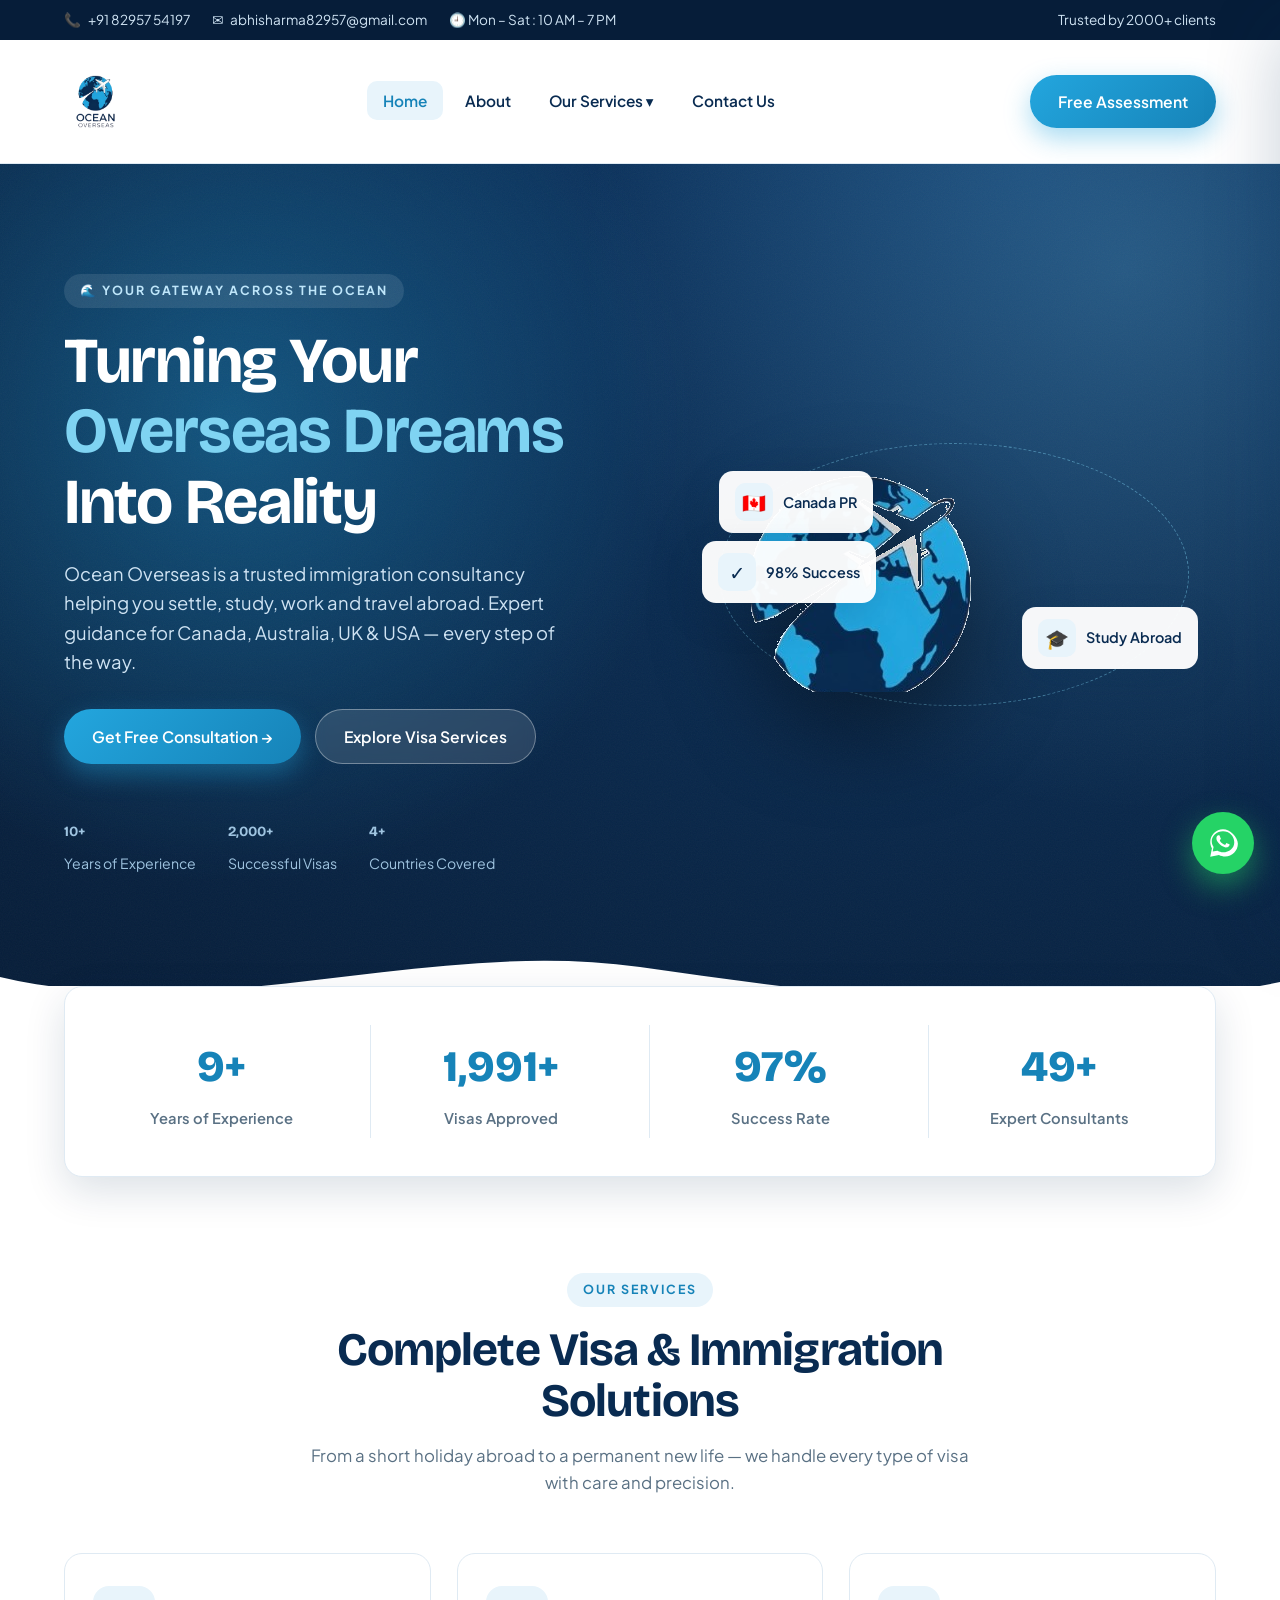
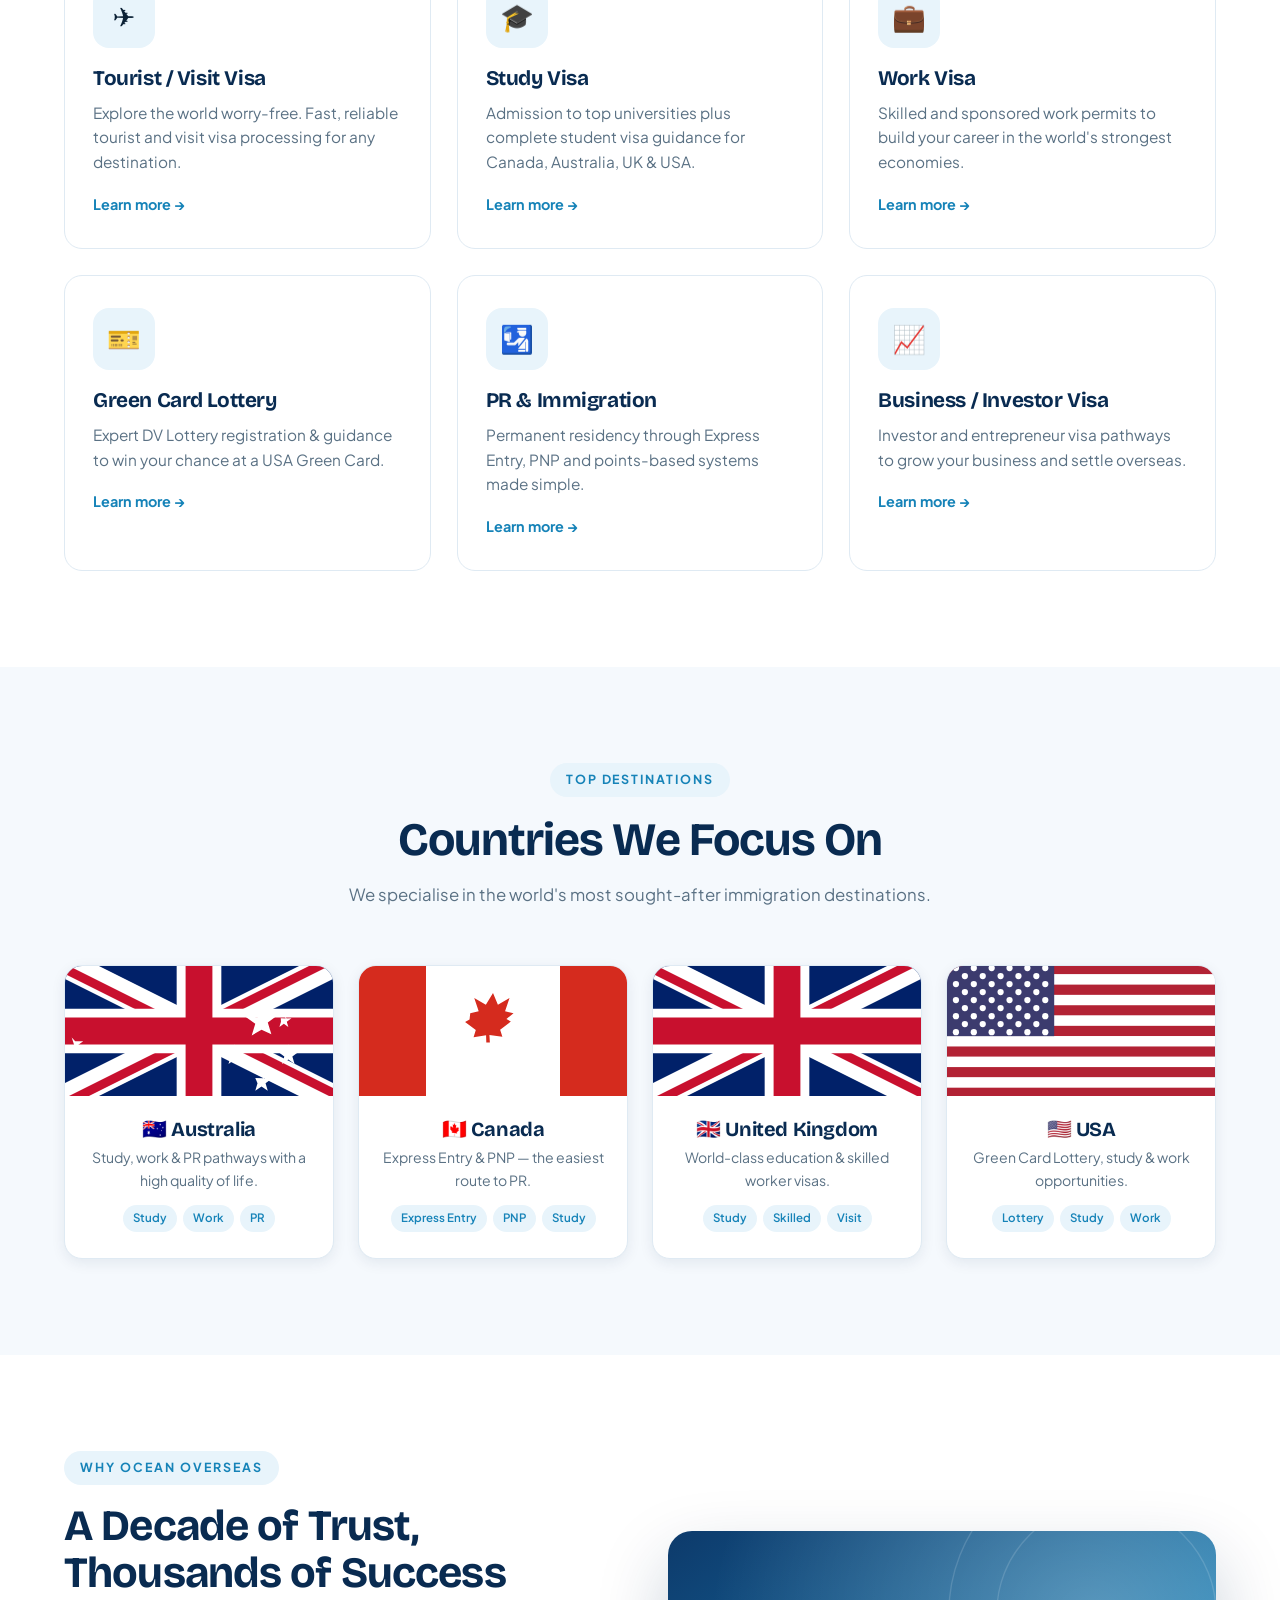
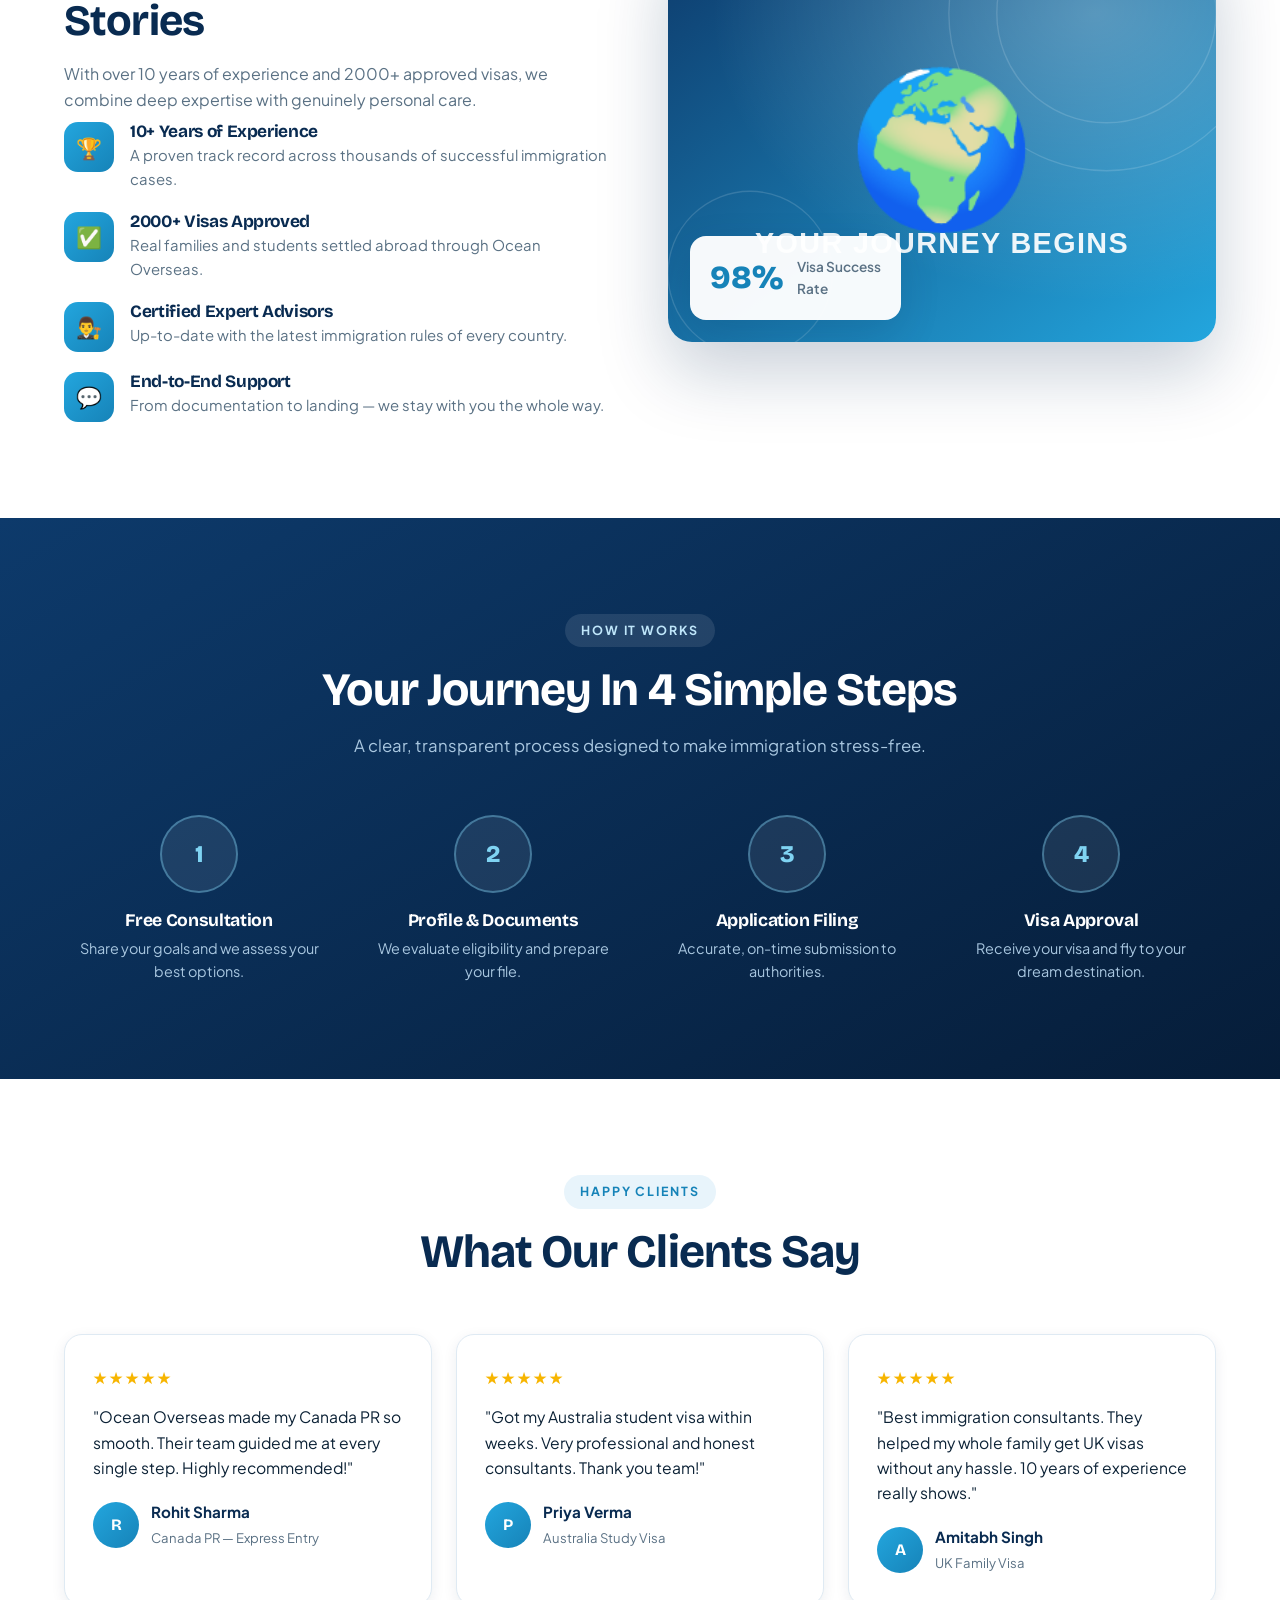
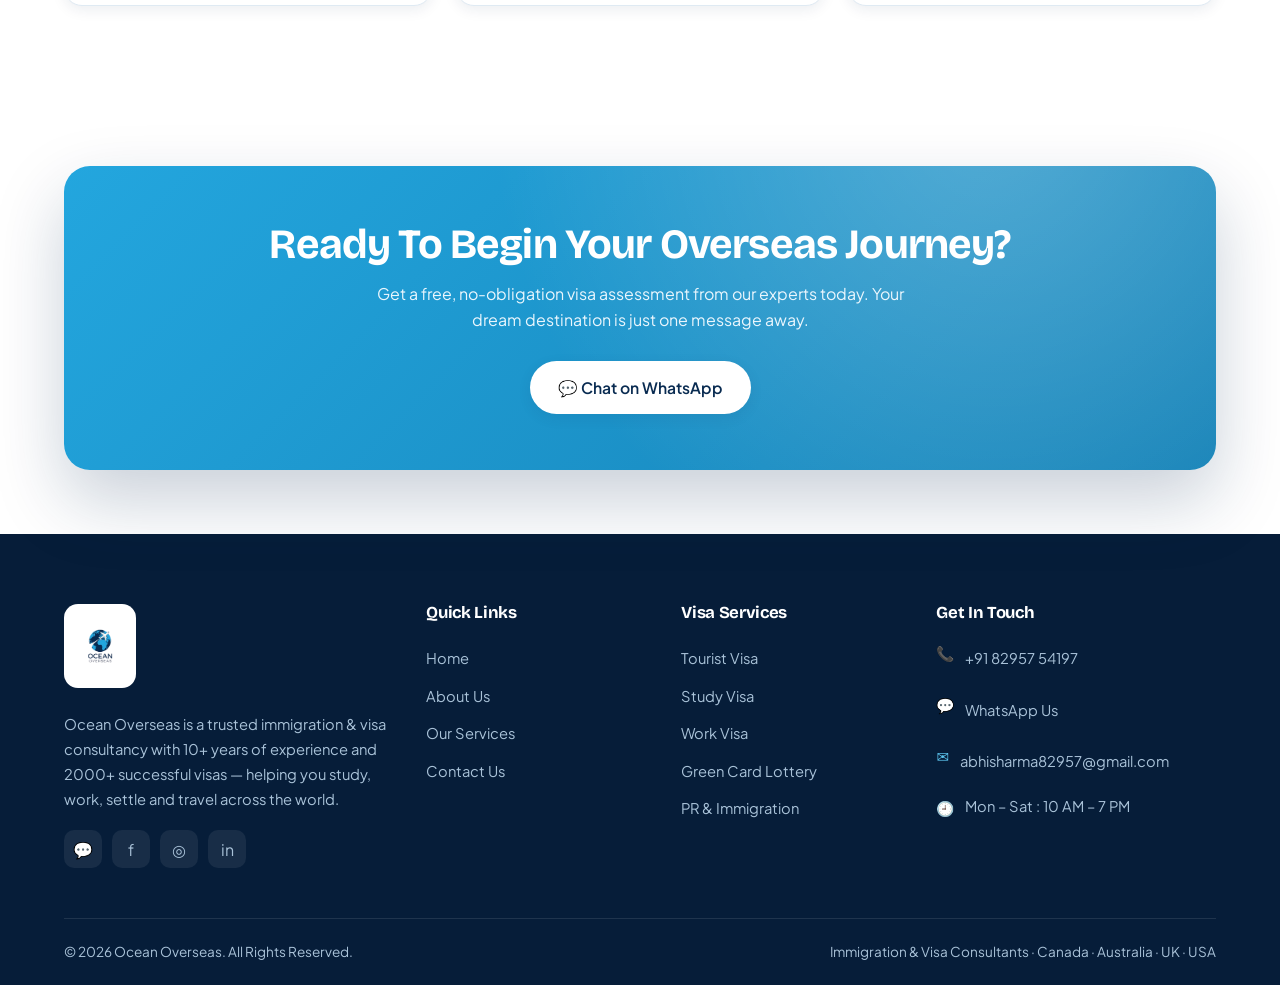
==== index.html @ 98e3bdc5 "First Commit" ====
<!DOCTYPE html>
<html lang="en">
<head>
<meta charset="UTF-8" />
<meta name="viewport" content="width=device-width, initial-scale=1.0" />
<title>Ocean Overseas | Best Immigration & Visa Consultants for Canada, Australia, UK & USA</title>
<meta name="description" content="Ocean Overseas — trusted immigration & visa consultants with 10+ years of experience and 2000+ successful visas. Expert help for Tourist, Study, Work, PR & Green Card Lottery visas to Canada, Australia, UK and USA." />
<meta name="keywords" content="immigration consultant, visa consultant, Canada visa, Australia visa, UK visa, USA visa, study visa, work visa, tourist visa, green card lottery, PR visa, Ocean Overseas" />
<meta name="robots" content="index, follow" />
<meta name="author" content="Ocean Overseas" />
<link rel="canonical" href="https://www.oceanoverseas.in/" />

<!-- Open Graph -->
<meta property="og:type" content="website" />
<meta property="og:title" content="Ocean Overseas | Immigration & Visa Consultants" />
<meta property="og:description" content="10+ years experience, 2000+ successful visas. Tourist, Study, Work, PR & Lottery visas for Canada, Australia, UK & USA." />
<meta property="og:url" content="https://www.oceanoverseas.in/" />
<meta property="og:image" content="https://www.oceanoverseas.in/images/logo.png" />
<meta name="twitter:card" content="summary_large_image" />

<!-- Favicon from logo -->
<link rel="icon" type="image/x-icon" href="images/favicon.ico" />
<link rel="icon" type="image/png" sizes="64x64" href="images/favicon.png" />
<link rel="apple-touch-icon" href="images/apple-touch-icon.png" />
<link rel="manifest" href="site.webmanifest" />
<meta name="theme-color" content="#092b51" />

<!-- Fonts -->
<link rel="preconnect" href="https://fonts.googleapis.com" />
<link rel="preconnect" href="https://fonts.gstatic.com" crossorigin />
<link href="https://fonts.googleapis.com/css2?family=Bricolage+Grotesque:opsz,wght@12..96,600;12..96,700;12..96,800&family=Plus+Jakarta+Sans:wght@400;500;600;700&display=swap" rel="stylesheet" />

<link rel="stylesheet" href="css/style.css" />

<!-- Structured data: Immigration consultancy -->
<script type="application/ld+json">
{
  "@context": "https://schema.org",
  "@type": "ImmigrationConsultant",
  "name": "Ocean Overseas",
  "image": "https://www.oceanoverseas.in/images/logo.png",
  "url": "https://www.oceanoverseas.in/",
  "telephone": "+91-8295754197",
  "priceRange": "$$",
  "description": "Immigration and visa consultancy with 10+ years experience and 2000+ successful visas for Canada, Australia, UK and USA.",
  "address": { "@type": "PostalAddress", "addressCountry": "IN" },
  "areaServed": ["Canada","Australia","United Kingdom","United States"],
  "aggregateRating": { "@type": "AggregateRating", "ratingValue": "4.9", "reviewCount": "2000" },
  "sameAs": []
}
</script>
</head>
<body>

<!-- ===== TOP BAR ===== -->
<div class="topbar">
  <div class="container">
    <div class="topbar-left">
      <span>📞 <a href="tel:+918295754197">+91 82957 54197</a></span>
      <span>✉️ <a href="mailto:abhisharma82957@gmail.com">abhisharma82957@gmail.com</a></span>
      <span>🕘 Mon – Sat : 10 AM – 7 PM</span>
    </div>
    <div class="topbar-right">
      <span>Trusted by 2000+ clients</span>
    </div>
  </div>
</div>

<!-- ===== HEADER / NAV ===== -->
<header class="nav">
  <div class="nav-inner">
    <a href="index.html" class="brand"><img src="images/logo-2.png" alt="Ocean Overseas immigration consultants logo" /></a>
    <nav>
      <ul class="nav-links">
        <li><a href="index.html" data-page="index.html">Home</a></li>
        <li><a href="about.html" data-page="about.html">About</a></li>
        <li class="has-drop">
          <a href="services.html" data-page="services.html">Our Services ▾</a>
          <div class="dropdown">
            <a href="services.html#tourist"><span class="ic">✈️</span> Tourist / Visit Visa</a>
            <a href="services.html#study"><span class="ic">🎓</span> Study Visa</a>
            <a href="services.html#work"><span class="ic">💼</span> Work Visa</a>
            <a href="services.html#lottery"><span class="ic">🎫</span> Green Card Lottery</a>
            <a href="services.html#pr"><span class="ic">🛂</span> PR &amp; Immigration</a>
            <a href="services.html#business"><span class="ic">📈</span> Business / Investor</a>
            <a href="services.html#family"><span class="ic">👨‍👩‍👧</span> Family / Spouse</a>
          </div>
        </li>
        <li><a href="contact.html" data-page="contact.html">Contact Us</a></li>
      </ul>
    </nav>
    <div class="nav-cta">
      <a href="contact.html" class="btn btn-primary">Free Assessment</a>
    </div>
    <button class="hamburger" aria-label="Open menu"><span></span><span></span><span></span></button>
  </div>
</header>

<!-- ===== MOBILE DRAWER ===== -->
<div class="overlay"></div>
<aside class="drawer">
  <button class="close" aria-label="Close menu">×</button>
  <div style="clear:both;height:8px"></div>
  <a href="index.html">Home</a>
  <a href="about.html">About</a>
  <a href="services.html">Our Services</a>
  <div class="sub">
    <a href="services.html#tourist">— Tourist / Visit Visa</a>
    <a href="services.html#study">— Study Visa</a>
    <a href="services.html#work">— Work Visa</a>
    <a href="services.html#lottery">— Green Card Lottery</a>
    <a href="services.html#pr">— PR &amp; Immigration</a>
    <a href="services.html#business">— Business / Investor</a>
    <a href="services.html#family">— Family / Spouse</a>
  </div>
  <a href="contact.html">Contact Us</a>
  <a href="contact.html" class="btn btn-primary" style="margin-top:18px;justify-content:center">Free Assessment</a>
</aside>

<!-- ===== HERO ===== -->
<section class="hero">
  <div class="grain"></div>
  <div class="container hero-grid">
    <div class="hero-copy">
      <span class="eyebrow light">🌊 Your Gateway Across The Ocean</span>
      <h1>Turning Your <span class="accent">Overseas Dreams</span> Into Reality</h1>
      <p class="lead">Ocean Overseas is a trusted immigration consultancy helping you settle, study, work and travel abroad. Expert guidance for Canada, Australia, UK &amp; USA — every step of the way.</p>
      <div class="hero-actions">
        <a href="contact.html" class="btn btn-primary">Get Free Consultation →</a>
        <a href="services.html" class="btn btn-ghost">Explore Visa Services</a>
      </div>
      <div class="hero-trust">
        <div class="t"><b><span data-count="10" data-suffix="+">0</span></b><span>Years of Experience</span></div>
        <div class="t"><b><span data-count="2000" data-suffix="+">0</span></b><span>Successful Visas</span></div>
        <div class="t"><b><span data-count="4" data-suffix="+">0</span></b><span>Countries Covered</span></div>
      </div>
    </div>
    <div class="hero-visual">
      <div class="globe-wrap">
        <div class="globe-ring"></div>
        <img src="images/globe.png" alt="Globe with airplane representing global immigration services" />
        <div class="float-card fc-1"><span class="ico">🇨🇦</span> Canada PR</div>
        <div class="float-card fc-2"><span class="ico">🎓</span> Study Abroad</div>
        <div class="float-card fc-3"><span class="ico">✓</span> 98% Success</div>
      </div>
    </div>
  </div>
  <div class="wave-divider">
    <svg viewBox="0 0 1440 90" preserveAspectRatio="none" xmlns="http://www.w3.org/2000/svg">
      <path fill="#ffffff" d="M0,40 C240,90 480,0 720,30 C960,60 1200,90 1440,45 L1440,90 L0,90 Z"></path>
    </svg>
  </div>
</section>

<!-- ===== STATS ===== -->
<section class="stats">
  <div class="container">
    <div class="stats-grid reveal">
      <div class="stat"><div class="num"><span data-count="10" data-suffix="+">0</span></div><div class="lbl">Years of Experience</div></div>
      <div class="stat"><div class="num"><span data-count="2000" data-suffix="+">0</span></div><div class="lbl">Visas Approved</div></div>
      <div class="stat"><div class="num"><span data-count="98" data-suffix="%">0</span></div><div class="lbl">Success Rate</div></div>
      <div class="stat"><div class="num"><span data-count="50" data-suffix="+">0</span></div><div class="lbl">Expert Consultants</div></div>
    </div>
  </div>
</section>

<!-- ===== SERVICES ===== -->
<section class="section">
  <div class="container">
    <div class="head reveal">
      <span class="eyebrow">Our Services</span>
      <h2>Complete Visa &amp; Immigration Solutions</h2>
      <p>From a short holiday abroad to a permanent new life — we handle every type of visa with care and precision.</p>
    </div>
    <div class="cards">
      <a class="card reveal" href="services.html#tourist"><div class="ic">✈️</div><h3>Tourist / Visit Visa</h3><p>Explore the world worry-free. Fast, reliable tourist and visit visa processing for any destination.</p><span class="more">Learn more →</span></a>
      <a class="card reveal" href="services.html#study"><div class="ic">🎓</div><h3>Study Visa</h3><p>Admission to top universities plus complete student visa guidance for Canada, Australia, UK &amp; USA.</p><span class="more">Learn more →</span></a>
      <a class="card reveal" href="services.html#work"><div class="ic">💼</div><h3>Work Visa</h3><p>Skilled and sponsored work permits to build your career in the world's strongest economies.</p><span class="more">Learn more →</span></a>
      <a class="card reveal" href="services.html#lottery"><div class="ic">🎫</div><h3>Green Card Lottery</h3><p>Expert DV Lottery registration &amp; guidance to win your chance at a USA Green Card.</p><span class="more">Learn more →</span></a>
      <a class="card reveal" href="services.html#pr"><div class="ic">🛂</div><h3>PR &amp; Immigration</h3><p>Permanent residency through Express Entry, PNP and points-based systems made simple.</p><span class="more">Learn more →</span></a>
      <a class="card reveal" href="services.html#business"><div class="ic">📈</div><h3>Business / Investor Visa</h3><p>Investor and entrepreneur visa pathways to grow your business and settle overseas.</p><span class="more">Learn more →</span></a>
    </div>
  </div>
</section>

<!-- ===== COUNTRIES ===== -->
<section class="section countries">
  <div class="container">
    <div class="head reveal">
      <span class="eyebrow">Top Destinations</span>
      <h2>Countries We Focus On</h2>
      <p>We specialise in the world's most sought-after immigration destinations.</p>
    </div>
    <div class="country-grid">
      <div class="country reveal">
        <div class="flagwrap"><img src="images/flags-au.svg" alt="Australia flag" loading="lazy" /></div>
        <div class="body"><h3>🇦🇺 Australia</h3><p>Study, work &amp; PR pathways with a high quality of life.</p>
          <div class="tags"><span>Study</span><span>Work</span><span>PR</span></div></div>
      </div>
      <div class="country reveal">
        <div class="flagwrap"><img src="images/flags-ca.svg" alt="Canada flag" loading="lazy" /></div>
        <div class="body"><h3>🇨🇦 Canada</h3><p>Express Entry &amp; PNP — the easiest route to PR.</p>
          <div class="tags"><span>Express Entry</span><span>PNP</span><span>Study</span></div></div>
      </div>
      <div class="country reveal">
        <div class="flagwrap"><img src="images/flags-gb.svg" alt="United Kingdom flag" loading="lazy" /></div>
        <div class="body"><h3>🇬🇧 United Kingdom</h3><p>World-class education &amp; skilled worker visas.</p>
          <div class="tags"><span>Study</span><span>Skilled</span><span>Visit</span></div></div>
      </div>
      <div class="country reveal">
        <div class="flagwrap"><img src="images/flags-us.svg" alt="United States flag" loading="lazy" /></div>
        <div class="body"><h3>🇺🇸 USA</h3><p>Green Card Lottery, study &amp; work opportunities.</p>
          <div class="tags"><span>Lottery</span><span>Study</span><span>Work</span></div></div>
      </div>
    </div>
  </div>
</section>

<!-- ===== WHY US ===== -->
<section class="section">
  <div class="container split">
    <div class="reveal">
      <span class="eyebrow">Why Ocean Overseas</span>
      <h2 style="font-size:clamp(1.9rem,3.6vw,2.7rem);margin-bottom:16px">A Decade of Trust, Thousands of Success Stories</h2>
      <p style="color:var(--muted);margin-bottom:8px">With over 10 years of experience and 2000+ approved visas, we combine deep expertise with genuinely personal care.</p>
      <div class="feat-list">
        <div class="feat"><div class="fic">🏆</div><div><h4>10+ Years of Experience</h4><p>A proven track record across thousands of successful immigration cases.</p></div></div>
        <div class="feat"><div class="fic">✅</div><div><h4>2000+ Visas Approved</h4><p>Real families and students settled abroad through Ocean Overseas.</p></div></div>
        <div class="feat"><div class="fic">👨‍⚖️</div><div><h4>Certified Expert Advisors</h4><p>Up-to-date with the latest immigration rules of every country.</p></div></div>
        <div class="feat"><div class="fic">💬</div><div><h4>End-to-End Support</h4><p>From documentation to landing — we stay with you the whole way.</p></div></div>
      </div>
    </div>
    <div class="split-visual reveal">
      <img src="images/art/about.svg" alt="Your immigration journey begins with Ocean Overseas" />
      <div class="visual-badge"><div class="n">98%</div><div class="t">Visa Success<br/>Rate</div></div>
    </div>
  </div>
</section>

<!-- ===== PROCESS ===== -->
<section class="section process">
  <div class="container">
    <div class="head reveal">
      <span class="eyebrow light">How It Works</span>
      <h2>Your Journey In 4 Simple Steps</h2>
      <p>A clear, transparent process designed to make immigration stress-free.</p>
    </div>
    <div class="steps">
      <div class="step reveal"><div class="circle">1</div><h4>Free Consultation</h4><p>Share your goals and we assess your best options.</p></div>
      <div class="step reveal"><div class="circle">2</div><h4>Profile &amp; Documents</h4><p>We evaluate eligibility and prepare your file.</p></div>
      <div class="step reveal"><div class="circle">3</div><h4>Application Filing</h4><p>Accurate, on-time submission to authorities.</p></div>
      <div class="step reveal"><div class="circle">4</div><h4>Visa Approval</h4><p>Receive your visa and fly to your dream destination.</p></div>
    </div>
  </div>
</section>

<!-- ===== TESTIMONIALS ===== -->
<section class="section">
  <div class="container">
    <div class="head reveal">
      <span class="eyebrow">Happy Clients</span>
      <h2>What Our Clients Say</h2>
    </div>
    <div class="tcards">
      <div class="tcard reveal"><div class="stars">★★★★★</div><p>"Ocean Overseas made my Canada PR so smooth. Their team guided me at every single step. Highly recommended!"</p><div class="who"><div class="av">R</div><div><b>Rohit Sharma</b><span>Canada PR — Express Entry</span></div></div></div>
      <div class="tcard reveal"><div class="stars">★★★★★</div><p>"Got my Australia student visa within weeks. Very professional and honest consultants. Thank you team!"</p><div class="who"><div class="av">P</div><div><b>Priya Verma</b><span>Australia Study Visa</span></div></div></div>
      <div class="tcard reveal"><div class="stars">★★★★★</div><p>"Best immigration consultants. They helped my whole family get UK visas without any hassle. 10 years of experience really shows."</p><div class="who"><div class="av">A</div><div><b>Amitabh Singh</b><span>UK Family Visa</span></div></div></div>
    </div>
  </div>
</section>

<!-- ===== CTA ===== -->
<section class="section-sm">
  <div class="container">
    <div class="cta-band reveal">
      <h2>Ready To Begin Your Overseas Journey?</h2>
      <p>Get a free, no-obligation visa assessment from our experts today. Your dream destination is just one message away.</p>
      <a href="https://wa.me/918295754197?text=Hello%20Ocean%20Overseas%2C%20I%20would%20like%20a%20free%20visa%20consultation." target="_blank" class="btn btn-light">💬 Chat on WhatsApp</a>
    </div>
  </div>
</section>

<!-- ===== FOOTER ===== -->
<footer class="site">
  <div class="container">
    <div class="foot-grid">
      <div>
        <a href="index.html" class="fbrand"><img src="images/logo-2.png" alt="Ocean Overseas logo" /></a>
        <p class="fabout">Ocean Overseas is a trusted immigration &amp; visa consultancy with 10+ years of experience and 2000+ successful visas — helping you study, work, settle and travel across the world.</p>
        <div class="fsoc">
          <a href="https://wa.me/918295754197" target="_blank" aria-label="WhatsApp">💬</a>
          <a href="#" aria-label="Facebook">f</a>
          <a href="#" aria-label="Instagram">◎</a>
          <a href="#" aria-label="LinkedIn">in</a>
        </div>
      </div>
      <div class="fcol">
        <h4>Quick Links</h4>
        <a href="index.html">Home</a>
        <a href="about.html">About Us</a>
        <a href="services.html">Our Services</a>
        <a href="contact.html">Contact Us</a>
      </div>
      <div class="fcol">
        <h4>Visa Services</h4>
        <a href="services.html#tourist">Tourist Visa</a>
        <a href="services.html#study">Study Visa</a>
        <a href="services.html#work">Work Visa</a>
        <a href="services.html#lottery">Green Card Lottery</a>
        <a href="services.html#pr">PR &amp; Immigration</a>
      </div>
      <div class="fcol">
        <h4>Get In Touch</h4>
        <ul class="foot-contact">
          <li><span class="ic">📞</span><a href="tel:+918295754197">+91 82957 54197</a></li>
          <li><span class="ic">💬</span><a href="https://wa.me/918295754197" target="_blank">WhatsApp Us</a></li>
          <li><span class="ic">✉️</span><a href="mailto:abhisharma82957@gmail.com">abhisharma82957@gmail.com</a></li>
          <li><span class="ic">🕘</span> Mon – Sat : 10 AM – 7 PM</li>
        </ul>
      </div>
    </div>
    <div class="foot-bottom">
      <span>© <span id="year">2026</span> Ocean Overseas. All Rights Reserved.</span>
      <span>Immigration &amp; Visa Consultants · Canada · Australia · UK · USA</span>
    </div>
  </div>
</footer>

<!-- ===== FLOATING WHATSAPP ===== -->
<div class="wa-float">
  <span class="wa-tip">Chat with us!</span>
  <a href="https://wa.me/918295754197?text=Hello%20Ocean%20Overseas%2C%20I%20need%20help%20with%20a%20visa." target="_blank" aria-label="Chat on WhatsApp">
    <svg viewBox="0 0 32 32" xmlns="http://www.w3.org/2000/svg"><path fill="#fff" d="M16 3C9.4 3 4 8.4 4 15c0 2.1.6 4.2 1.6 6L4 29l8.2-1.6c1.8.9 3.8 1.4 5.8 1.4 6.6 0 12-5.4 12-12S22.6 3 16 3zm0 21.8c-1.8 0-3.5-.5-5-1.4l-.4-.2-4.3.8.8-4.2-.2-.4c-1-1.6-1.5-3.4-1.5-5.3C5.4 9.6 10.1 5 16 5s10.6 4.6 10.6 10.3S21.9 24.8 16 24.8zm5.9-7.6c-.3-.2-1.9-.9-2.2-1-.3-.1-.5-.2-.7.2-.2.3-.8 1-.9 1.2-.2.2-.3.2-.6.1-.3-.2-1.4-.5-2.6-1.6-1-.9-1.6-1.9-1.8-2.3-.2-.3 0-.5.1-.7.1-.1.3-.3.4-.5.2-.2.2-.3.3-.5.1-.2.1-.4 0-.5-.1-.2-.7-1.7-1-2.3-.3-.6-.5-.5-.7-.5h-.6c-.2 0-.5.1-.8.4-.3.3-1 1-1 2.5s1.1 2.9 1.2 3.1c.2.2 2.1 3.3 5.2 4.6.7.3 1.3.5 1.7.6.7.2 1.4.2 1.9.1.6-.1 1.9-.8 2.1-1.5.3-.7.3-1.4.2-1.5-.1-.2-.3-.2-.6-.4z"/></svg>
  </a>
</div>

<script src="js/script.js"></script>
</body>
</html>
---- css/style.css ----
/* =========================================================
   OCEAN OVERSEAS — Immigration Website
   Ocean themed design system
   ========================================================= */

:root{
  /* Brand colours sampled directly from the logo */
  --navy:        #092b51;
  --navy-2:      #0d3a6b;
  --navy-deep:   #061d39;
  --ocean:       #23a6de;
  --ocean-light: #5bc4ee;
  --ocean-dark:  #1683b8;
  --aqua:        #7fd3f2;
  --sky:         #e8f4fb;
  --paper:       #f5f9fd;
  --white:       #ffffff;
  --ink:         #0c2236;
  --muted:       #5a7184;
  --line:        #dfeaf3;

  --grad-ocean: linear-gradient(135deg,#23a6de 0%,#1683b8 100%);
  --grad-navy:  linear-gradient(150deg,#0d3a6b 0%,#061d39 100%);
  --grad-hero:  radial-gradient(120% 120% at 80% 0%,#0d3a6b 0%,#092b51 45%,#061d39 100%);

  --shadow-sm: 0 4px 14px rgba(9,43,81,.08);
  --shadow-md: 0 14px 40px rgba(9,43,81,.14);
  --shadow-lg: 0 30px 70px rgba(9,43,81,.22);

  --radius: 18px;
  --radius-sm: 12px;
  --maxw: 1200px;

  --font-display: 'Bricolage Grotesque', 'Plus Jakarta Sans', sans-serif;
  --font-body: 'Plus Jakarta Sans', system-ui, sans-serif;
}

*{ margin:0; padding:0; box-sizing:border-box; }
html{ scroll-behavior:smooth; }
body{
  font-family:var(--font-body);
  color:var(--ink);
  background:var(--white);
  line-height:1.6;
  -webkit-font-smoothing:antialiased;
  overflow-x:hidden;
}
a{ text-decoration:none; color:inherit; }
ul{ list-style:none; }
img{ max-width:100%; display:block; }
h1,h2,h3,h4{ font-family:var(--font-display); line-height:1.1; font-weight:700; letter-spacing:-.02em; color:var(--navy); }

.container{ width:100%; max-width:var(--maxw); margin:0 auto; padding:0 24px; }
.section{ padding:96px 0; }
.section-sm{ padding:64px 0; }

/* ---------- Buttons ---------- */
.btn{
  display:inline-flex; align-items:center; gap:.55rem;
  padding:14px 28px; border-radius:50px; font-weight:600; font-size:.98rem;
  cursor:pointer; border:none; transition:.3s ease; font-family:var(--font-body);
}
.btn-primary{ background:var(--grad-ocean); color:#fff; box-shadow:0 10px 26px rgba(35,166,222,.4); }
.btn-primary:hover{ transform:translateY(-3px); box-shadow:0 16px 34px rgba(35,166,222,.55); }
.btn-light{ background:#fff; color:var(--navy); box-shadow:var(--shadow-sm); }
.btn-light:hover{ transform:translateY(-3px); box-shadow:var(--shadow-md); }
.btn-outline{ background:transparent; color:var(--navy); border:1.6px solid var(--ocean); }
.btn-outline:hover{ background:var(--ocean); color:#fff; }
.btn-ghost{ background:rgba(255,255,255,.12); color:#fff; border:1.5px solid rgba(255,255,255,.35); backdrop-filter:blur(6px); }
.btn-ghost:hover{ background:rgba(255,255,255,.22); }

/* ---------- Section heading ---------- */
.eyebrow{
  display:inline-flex; align-items:center; gap:.5rem;
  font-size:.78rem; font-weight:700; letter-spacing:.16em; text-transform:uppercase;
  color:var(--ocean-dark); background:var(--sky); padding:7px 16px; border-radius:50px;
  margin-bottom:18px;
}
.eyebrow.light{ color:#bfe6fa; background:rgba(255,255,255,.1); }
.head{ text-align:center; max-width:680px; margin:0 auto 56px; }
.head h2{ font-size:clamp(2rem,4vw,2.9rem); margin-bottom:16px; }
.head p{ color:var(--muted); font-size:1.05rem; }
.head.left{ text-align:left; margin-left:0; }

/* =========================================================
   HEADER / NAV
   ========================================================= */
.topbar{
  background:var(--navy-deep); color:#cfe3f3; font-size:.85rem;
}
.topbar .container{ display:flex; justify-content:space-between; align-items:center; gap:16px; padding-top:9px; padding-bottom:9px; flex-wrap:wrap; }
.topbar a{ color:#cfe3f3; transition:.25s; }
.topbar a:hover{ color:var(--ocean-light); }
.topbar-left{ display:flex; gap:22px; flex-wrap:wrap; }
.topbar-left span{ display:inline-flex; align-items:center; gap:7px; }
.topbar-right{ display:flex; gap:14px; align-items:center; }
.topbar-right .soc{ width:30px; height:30px; display:grid; place-items:center; border-radius:50%; background:rgba(255,255,255,.08); }
.topbar-right .soc:hover{ background:var(--ocean); }

header.nav{
  position:sticky; top:0; z-index:100; background:rgba(255,255,255,.9);
  backdrop-filter:blur(14px); border-bottom:1px solid var(--line); transition:.3s;
}
header.nav.scrolled{ box-shadow:var(--shadow-sm); background:rgba(255,255,255,.97); }
.nav-inner{ display:flex; align-items:center; justify-content:space-between; padding:14px 24px; max-width:var(--maxw); margin:0 auto; }
.brand{ display:flex; align-items:center; gap:12px; }
.brand img{ height:95px; width:auto; }
.nav-links{ display:flex; align-items:center; gap:6px; }
.nav-links > li > a{
  padding:10px 16px; border-radius:10px; font-weight:600; font-size:.96rem; color:var(--navy);
  transition:.25s; position:relative;
}
.nav-links > li > a:hover,
.nav-links > li > a.active{ color:var(--ocean-dark); background:var(--sky); }
.nav-cta{ display:flex; align-items:center; gap:12px; }

/* dropdown */
.has-drop{ position:relative; }
.dropdown{
  position:absolute; top:130%; left:0; min-width:240px; background:#fff; border-radius:14px;
  box-shadow:var(--shadow-md); padding:10px; opacity:0; visibility:hidden; transform:translateY(8px);
  transition:.28s; border:1px solid var(--line);
}
.has-drop:hover .dropdown{ opacity:1; visibility:visible; transform:translateY(0); }
.dropdown a{ display:flex; align-items:center; gap:10px; padding:11px 14px; border-radius:9px; font-size:.92rem; font-weight:500; color:var(--ink); }
.dropdown a:hover{ background:var(--sky); color:var(--ocean-dark); }
.dropdown a .ic{ font-size:1.1rem; }

.hamburger{ display:none; flex-direction:column; gap:5px; background:none; border:none; cursor:pointer; padding:8px; }
.hamburger span{ width:26px; height:2.6px; background:var(--navy); border-radius:3px; transition:.3s; }

/* mobile drawer */
.drawer{ position:fixed; inset:0 0 0 auto; width:84%; max-width:340px; background:#fff; z-index:200; transform:translateX(100%); transition:.35s; box-shadow:var(--shadow-lg); padding:26px; overflow-y:auto; }
.drawer.open{ transform:translateX(0); }
.drawer .close{ font-size:1.8rem; background:none; border:none; cursor:pointer; color:var(--navy); float:right; }
.drawer a{ display:block; padding:14px 4px; font-weight:600; color:var(--navy); border-bottom:1px solid var(--line); }
.drawer .sub a{ padding-left:18px; font-weight:500; font-size:.94rem; color:var(--muted); }
.overlay{ position:fixed; inset:0; background:rgba(6,29,57,.5); z-index:150; opacity:0; visibility:hidden; transition:.3s; }
.overlay.show{ opacity:1; visibility:visible; }

/* =========================================================
   HERO
   ========================================================= */
.hero{ position:relative; background:var(--grad-hero); color:#fff; overflow:hidden; padding:110px 0 150px; }
.hero::before{
  content:""; position:absolute; inset:0;
  background-image:radial-gradient(circle at 18% 30%,rgba(35,166,222,.35),transparent 38%),
                   radial-gradient(circle at 88% 12%,rgba(127,211,242,.22),transparent 40%);
}
.hero .grain{ position:absolute; inset:0; opacity:.05;
  background-image:url("data:image/svg+xml,%3Csvg xmlns='http://www.w3.org/2000/svg' width='120' height='120'%3E%3Cfilter id='n'%3E%3CfeTurbulence type='fractalNoise' baseFrequency='.85' numOctaves='3'/%3E%3C/filter%3E%3Crect width='100%25' height='100%25' filter='url(%23n)'/%3E%3C/svg%3E"); }
.hero-grid{ position:relative; display:grid; grid-template-columns:1.05fr .95fr; gap:50px; align-items:center; }
.hero h1{ color:#fff; font-size:clamp(2.4rem,5vw,4rem); margin-bottom:22px; }
.hero h1 .accent{ color:var(--aqua); position:relative; }
.hero p.lead{ color:#cfe3f3; font-size:1.15rem; max-width:520px; margin-bottom:32px; }
.hero-actions{ display:flex; gap:14px; flex-wrap:wrap; margin-bottom:38px; }
.hero-trust{ display:flex; gap:32px; flex-wrap:wrap; }
.hero-trust .t b{ display:block; font-family:var(--font-display); font-size:1.9rem; color:#fff; }
.hero-trust .t span{ color:#9fc4e0; font-size:.88rem; }

/* hero visual — floating globe card */
.hero-visual{ position:relative; display:grid; place-items:center; }
.globe-wrap{ position:relative; width:min(420px,90%); }
.globe-wrap img{ filter:drop-shadow(0 30px 50px rgba(0,0,0,.45)); animation:float 6s ease-in-out infinite; }
.globe-ring{ position:absolute; inset:-6% ; border:1.5px dashed rgba(127,211,242,.45); border-radius:50%; animation:spin 26s linear infinite; }
.float-card{
  position:absolute; background:rgba(255,255,255,.96); color:var(--navy); border-radius:14px; padding:12px 16px;
  box-shadow:var(--shadow-md); display:flex; align-items:center; gap:10px; font-weight:600; font-size:.9rem;
  animation:float 5s ease-in-out infinite;
}
.float-card .ico{ width:38px; height:38px; border-radius:10px; display:grid; place-items:center; background:var(--sky); font-size:1.2rem; }
.fc-1{ top:6%; left:-6%; }
.fc-2{ bottom:10%; right:-8%; animation-delay:1.2s; }
.fc-3{ bottom:38%; left:-10%; animation-delay:.6s; }

@keyframes float{ 0%,100%{ transform:translateY(0);} 50%{ transform:translateY(-16px);} }
@keyframes spin{ to{ transform:rotate(360deg);} }

.wave-divider{ position:absolute; bottom:-1px; left:0; width:100%; line-height:0; }
.wave-divider svg{ width:100%; height:90px; display:block; }

/* =========================================================
   STATS STRIP
   ========================================================= */
.stats{ background:#fff; margin-top:-40px; position:relative; z-index:5; }
.stats-grid{ display:grid; grid-template-columns:repeat(4,1fr); gap:18px; background:#fff; border-radius:var(--radius); box-shadow:var(--shadow-md); padding:38px 26px; border:1px solid var(--line); }
.stat{ text-align:center; padding:8px; }
.stat .num{ font-family:var(--font-display); font-size:clamp(2rem,3.4vw,2.8rem); color:var(--ocean-dark); font-weight:800; }
.stat .lbl{ color:var(--muted); font-weight:600; font-size:.92rem; margin-top:4px; }
.stat + .stat{ border-left:1px solid var(--line); }

/* =========================================================
   SERVICE CARDS
   ========================================================= */
.cards{ display:grid; grid-template-columns:repeat(3,1fr); gap:26px; }
.card{
  background:#fff; border:1px solid var(--line); border-radius:var(--radius); padding:32px 28px;
  transition:.35s; position:relative; overflow:hidden;
}
.card::after{ content:""; position:absolute; inset:auto 0 0 0; height:4px; background:var(--grad-ocean); transform:scaleX(0); transform-origin:left; transition:.4s; }
.card:hover{ transform:translateY(-8px); box-shadow:var(--shadow-md); border-color:transparent; }
.card:hover::after{ transform:scaleX(1); }
.card .ic{ width:62px; height:62px; border-radius:16px; background:var(--sky); display:grid; place-items:center; font-size:1.7rem; margin-bottom:20px; transition:.35s; }
.card:hover .ic{ background:var(--grad-ocean); transform:rotate(-6deg) scale(1.05); }
.card h3{ font-size:1.3rem; margin-bottom:10px; }
.card p{ color:var(--muted); font-size:.96rem; margin-bottom:16px; }
.card .more{ color:var(--ocean-dark); font-weight:700; font-size:.9rem; display:inline-flex; gap:6px; align-items:center; }
.card:hover .more{ gap:11px; }

/* =========================================================
   COUNTRIES
   ========================================================= */
.countries{ background:var(--paper); }
.country-grid{ display:grid; grid-template-columns:repeat(4,1fr); gap:24px; }
.country{
  background:#fff; border-radius:var(--radius); overflow:hidden; box-shadow:var(--shadow-sm);
  border:1px solid var(--line); transition:.35s; text-align:center;
}
.country:hover{ transform:translateY(-8px); box-shadow:var(--shadow-md); }
.country .flagwrap{ height:130px; overflow:hidden; position:relative; }
.country .flagwrap img{ width:100%; height:100%; object-fit:cover; transition:.5s; }
.country:hover .flagwrap img{ transform:scale(1.08); }
.country .body{ padding:22px 18px 26px; }
.country h3{ font-size:1.25rem; margin-bottom:6px; }
.country p{ color:var(--muted); font-size:.88rem; margin-bottom:14px; }
.country .tags{ display:flex; gap:6px; justify-content:center; flex-wrap:wrap; }
.country .tags span{ font-size:.72rem; background:var(--sky); color:var(--ocean-dark); padding:4px 10px; border-radius:50px; font-weight:600; }

/* =========================================================
   WHY US (split)
   ========================================================= */
.split{ display:grid; grid-template-columns:1fr 1fr; gap:56px; align-items:center; }
.feat-list{ display:grid; gap:20px; margin-top:10px; }
.feat{ display:flex; gap:16px; }
.feat .fic{ flex:none; width:50px; height:50px; border-radius:14px; background:var(--grad-ocean); display:grid; place-items:center; color:#fff; font-size:1.3rem; }
.feat h4{ font-size:1.08rem; margin-bottom:3px; color:var(--navy); }
.feat p{ color:var(--muted); font-size:.93rem; }
.split-visual{ position:relative; border-radius:24px; overflow:hidden; box-shadow:var(--shadow-lg); }
.split-visual img{ width:100%; height:100%; object-fit:cover; }
.visual-badge{ position:absolute; left:22px; bottom:22px; background:rgba(255,255,255,.96); border-radius:16px; padding:16px 20px; box-shadow:var(--shadow-md); display:flex; align-items:center; gap:14px; }
.visual-badge .n{ font-family:var(--font-display); font-size:2rem; color:var(--ocean-dark); font-weight:800; }
.visual-badge .t{ font-size:.85rem; color:var(--muted); font-weight:600; }

/* =========================================================
   PROCESS
   ========================================================= */
.process{ background:var(--grad-navy); color:#fff; position:relative; overflow:hidden; }
.process .head h2{ color:#fff; }
.process .head p{ color:#a9c7e0; }
.steps{ display:grid; grid-template-columns:repeat(4,1fr); gap:24px; position:relative; }
.step{ text-align:center; position:relative; padding:0 8px; }
.step .circle{ width:78px; height:78px; margin:0 auto 18px; border-radius:50%; display:grid; place-items:center; font-family:var(--font-display); font-weight:800; font-size:1.5rem; background:rgba(255,255,255,.08); border:2px solid rgba(127,211,242,.4); color:var(--aqua); transition:.35s; }
.step:hover .circle{ background:var(--grad-ocean); border-color:transparent; color:#fff; transform:scale(1.06); }
.step h4{ color:#fff; font-size:1.1rem; margin-bottom:6px; }
.step p{ color:#a9c7e0; font-size:.9rem; }

/* =========================================================
   TESTIMONIALS
   ========================================================= */
.tcards{ display:grid; grid-template-columns:repeat(3,1fr); gap:24px; }
.tcard{ background:#fff; border:1px solid var(--line); border-radius:var(--radius); padding:30px 28px; box-shadow:var(--shadow-sm); transition:.35s; }
.tcard:hover{ transform:translateY(-6px); box-shadow:var(--shadow-md); }
.tcard .stars{ color:#f7b500; margin-bottom:14px; letter-spacing:2px; }
.tcard p{ color:var(--ink); font-size:.98rem; margin-bottom:20px; }
.tcard .who{ display:flex; align-items:center; gap:12px; }
.tcard .av{ width:46px; height:46px; border-radius:50%; background:var(--grad-ocean); color:#fff; display:grid; place-items:center; font-weight:700; font-family:var(--font-display); }
.tcard .who b{ display:block; color:var(--navy); font-size:.95rem; }
.tcard .who span{ color:var(--muted); font-size:.82rem; }

/* =========================================================
   CTA BANNER
   ========================================================= */
.cta-band{ background:var(--grad-ocean); color:#fff; border-radius:26px; padding:56px; text-align:center; position:relative; overflow:hidden; box-shadow:var(--shadow-lg); }
.cta-band::before{ content:""; position:absolute; inset:0; background:radial-gradient(circle at 80% -20%,rgba(255,255,255,.25),transparent 50%); }
.cta-band h2{ color:#fff; font-size:clamp(1.8rem,3.5vw,2.6rem); margin-bottom:14px; position:relative; }
.cta-band p{ color:#eaf6fd; max-width:560px; margin:0 auto 28px; position:relative; }
.cta-band .btn{ position:relative; }

/* =========================================================
   FORM
   ========================================================= */
.form-card{ background:#fff; border-radius:var(--radius); box-shadow:var(--shadow-md); border:1px solid var(--line); padding:38px; }
.form-row{ display:grid; grid-template-columns:1fr 1fr; gap:18px; }
.field{ margin-bottom:18px; }
.field label{ display:block; font-weight:600; font-size:.88rem; margin-bottom:7px; color:var(--navy); }
.field input,.field select,.field textarea{
  width:100%; padding:13px 15px; border:1.5px solid var(--line); border-radius:11px; font-family:var(--font-body);
  font-size:.96rem; background:var(--paper); transition:.25s; color:var(--ink);
}
.field input:focus,.field select:focus,.field textarea:focus{ outline:none; border-color:var(--ocean); background:#fff; box-shadow:0 0 0 4px rgba(35,166,222,.12); }
.field textarea{ resize:vertical; min-height:110px; }
.form-note{ font-size:.82rem; color:var(--muted); margin-top:6px; display:flex; gap:7px; align-items:center; }

/* =========================================================
   CONTACT INFO
   ========================================================= */
.info-list{ display:grid; gap:18px; }
.info-item{ display:flex; gap:16px; background:#fff; border:1px solid var(--line); border-radius:14px; padding:20px; box-shadow:var(--shadow-sm); transition:.3s; }
.info-item:hover{ transform:translateX(5px); box-shadow:var(--shadow-md); }
.info-item .ic{ flex:none; width:52px; height:52px; border-radius:14px; background:var(--grad-ocean); color:#fff; display:grid; place-items:center; font-size:1.3rem; }
.info-item h4{ font-size:1rem; margin-bottom:3px; }
.info-item p,.info-item a{ color:var(--muted); font-size:.93rem; }
.info-item a:hover{ color:var(--ocean-dark); }

/* =========================================================
   PAGE BANNER (inner pages)
   ========================================================= */
.page-banner{ background:var(--grad-hero); color:#fff; padding:90px 0 110px; position:relative; overflow:hidden; text-align:center; }
.page-banner::before{ content:""; position:absolute; inset:0; background:radial-gradient(circle at 80% 0,rgba(35,166,222,.3),transparent 45%); }
.page-banner h1{ color:#fff; font-size:clamp(2.2rem,4.5vw,3.4rem); position:relative; }
.page-banner .crumb{ position:relative; margin-top:14px; color:#bfe6fa; font-size:.95rem; }
.page-banner .crumb a:hover{ color:#fff; }

/* =========================================================
   VISA DETAIL SECTIONS (services page)
   ========================================================= */
.visa-block{ display:grid; grid-template-columns:1fr 1.2fr; gap:46px; align-items:center; padding:50px 0; border-bottom:1px solid var(--line); }
.visa-block:nth-child(even){ direction:rtl; }
.visa-block:nth-child(even) > *{ direction:ltr; }
.visa-art{ border-radius:22px; overflow:hidden; box-shadow:var(--shadow-md); position:relative; aspect-ratio:4/3; }
.visa-art img{ width:100%; height:100%; object-fit:cover; }
.visa-art .vtag{ position:absolute; top:16px; left:16px; background:rgba(9,43,81,.85); color:#fff; padding:7px 16px; border-radius:50px; font-size:.8rem; font-weight:700; backdrop-filter:blur(4px); }
.visa-info .ic{ width:60px; height:60px; border-radius:16px; background:var(--sky); display:grid; place-items:center; font-size:1.6rem; margin-bottom:16px; }
.visa-info h3{ font-size:1.7rem; margin-bottom:12px; }
.visa-info p{ color:var(--muted); margin-bottom:18px; }
.visa-info ul.checks{ display:grid; gap:10px; margin-bottom:24px; }
.visa-info ul.checks li{ display:flex; gap:10px; align-items:flex-start; font-size:.95rem; }
.visa-info ul.checks li::before{ content:"✓"; flex:none; width:22px; height:22px; border-radius:50%; background:var(--grad-ocean); color:#fff; display:grid; place-items:center; font-size:.72rem; font-weight:800; margin-top:2px; }

/* =========================================================
   FOOTER
   ========================================================= */
footer.site{ background:var(--navy-deep); color:#a9c2d8; padding-top:70px; }
.foot-grid{ display:grid; grid-template-columns:1.5fr 1fr 1fr 1.3fr; gap:40px; padding-bottom:50px; }
footer.site .fbrand{ background:#fff; display:inline-block; padding:12px 16px; border-radius:14px; }
footer.site .fbrand img{ height:60px; }
footer.site p.fabout{ margin:18px 0; font-size:.92rem; line-height:1.7; max-width:330px; }
footer.site h4{ color:#fff; font-size:1.05rem; margin-bottom:18px; }
footer.site .fcol a{ display:block; padding:7px 0; font-size:.92rem; transition:.25s; }
footer.site .fcol a:hover{ color:var(--ocean-light); padding-left:5px; }
.foot-contact li{ display:flex; gap:11px; margin-bottom:14px; font-size:.92rem; }
.foot-contact li .ic{ color:var(--ocean-light); flex:none; margin-top:2px; }
.fsoc{ display:flex; gap:10px; margin-top:8px; }
.fsoc a{ width:38px; height:38px; border-radius:10px; background:rgba(255,255,255,.07); display:grid; place-items:center; transition:.3s; }
.fsoc a:hover{ background:var(--ocean); transform:translateY(-3px); }
.foot-bottom{ border-top:1px solid rgba(255,255,255,.1); padding:22px 0; display:flex; justify-content:space-between; gap:14px; flex-wrap:wrap; font-size:.85rem; }

/* =========================================================
   FLOATING WHATSAPP
   ========================================================= */
.wa-float{ position:fixed; bottom:26px; right:26px; z-index:300; display:flex; align-items:center; gap:0; }
.wa-float a{ width:62px; height:62px; border-radius:50%; background:#25D366; display:grid; place-items:center; box-shadow:0 12px 30px rgba(37,211,102,.5); transition:.3s; animation:wapulse 2.4s infinite; }
.wa-float a:hover{ transform:scale(1.08); }
.wa-float svg{ width:34px; height:34px; }
@keyframes wapulse{ 0%{ box-shadow:0 0 0 0 rgba(37,211,102,.5);} 70%{ box-shadow:0 0 0 18px rgba(37,211,102,0);} 100%{ box-shadow:0 0 0 0 rgba(37,211,102,0);} }
.wa-tip{ position:absolute; right:74px; background:#fff; color:var(--navy); padding:9px 15px; border-radius:10px; font-weight:600; font-size:.85rem; white-space:nowrap; box-shadow:var(--shadow-md); opacity:0; transform:translateX(10px); transition:.3s; pointer-events:none; }
.wa-float:hover .wa-tip{ opacity:1; transform:translateX(0); }

/* =========================================================
   REVEAL ANIMATION
   ========================================================= */
.reveal{ opacity:0; transform:translateY(30px); transition:.7s cubic-bezier(.2,.7,.2,1); }
.reveal.in{ opacity:1; transform:none; }

/* =========================================================
   RESPONSIVE
   ========================================================= */
@media(max-width:1024px){
  .hero-grid{ grid-template-columns:1fr; gap:60px; text-align:center; }
  .hero p.lead{ margin-left:auto; margin-right:auto; }
  .hero-actions,.hero-trust{ justify-content:center; }
  .split{ grid-template-columns:1fr; }
  .country-grid,.steps,.stats-grid{ grid-template-columns:repeat(2,1fr); }
  .stat:nth-child(3){ border-left:none; }
  .cards,.tcards{ grid-template-columns:repeat(2,1fr); }
  .visa-block,.visa-block:nth-child(even){ grid-template-columns:1fr; direction:ltr; }
  .foot-grid{ grid-template-columns:1fr 1fr; gap:32px; }
}
@media(max-width:720px){
  .section{ padding:64px 0; }
  .nav-links,.nav-cta .btn{ display:none; }
  .hamburger{ display:flex; }
  .cards,.tcards,.country-grid,.steps,.stats-grid{ grid-template-columns:1fr; }
  .stat + .stat{ border-left:none; border-top:1px solid var(--line); padding-top:18px; }
  .form-row{ grid-template-columns:1fr; }
  .cta-band{ padding:40px 24px; }
  .foot-grid{ grid-template-columns:1fr; }
  .topbar-left{ font-size:.78rem; gap:14px; }
  .float-card{ display:none; }
  .topbar{ display:none; }
}
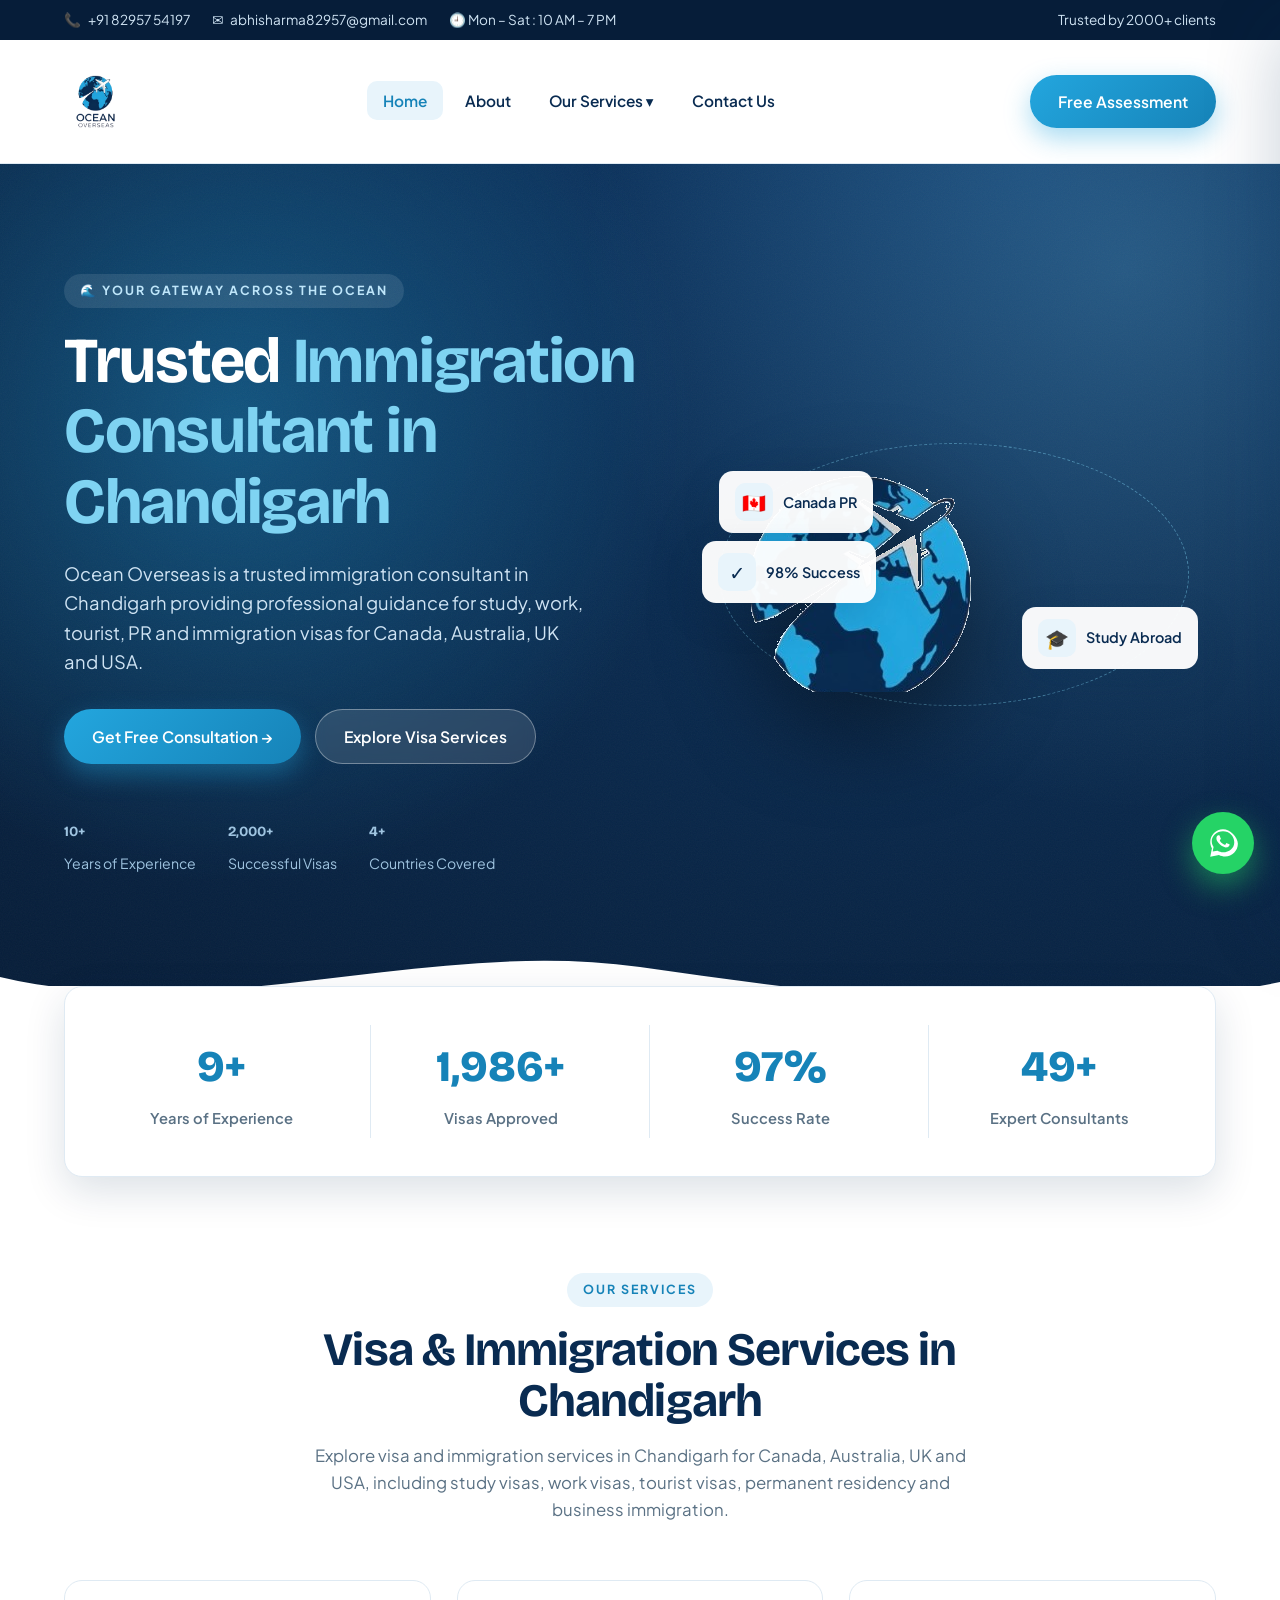
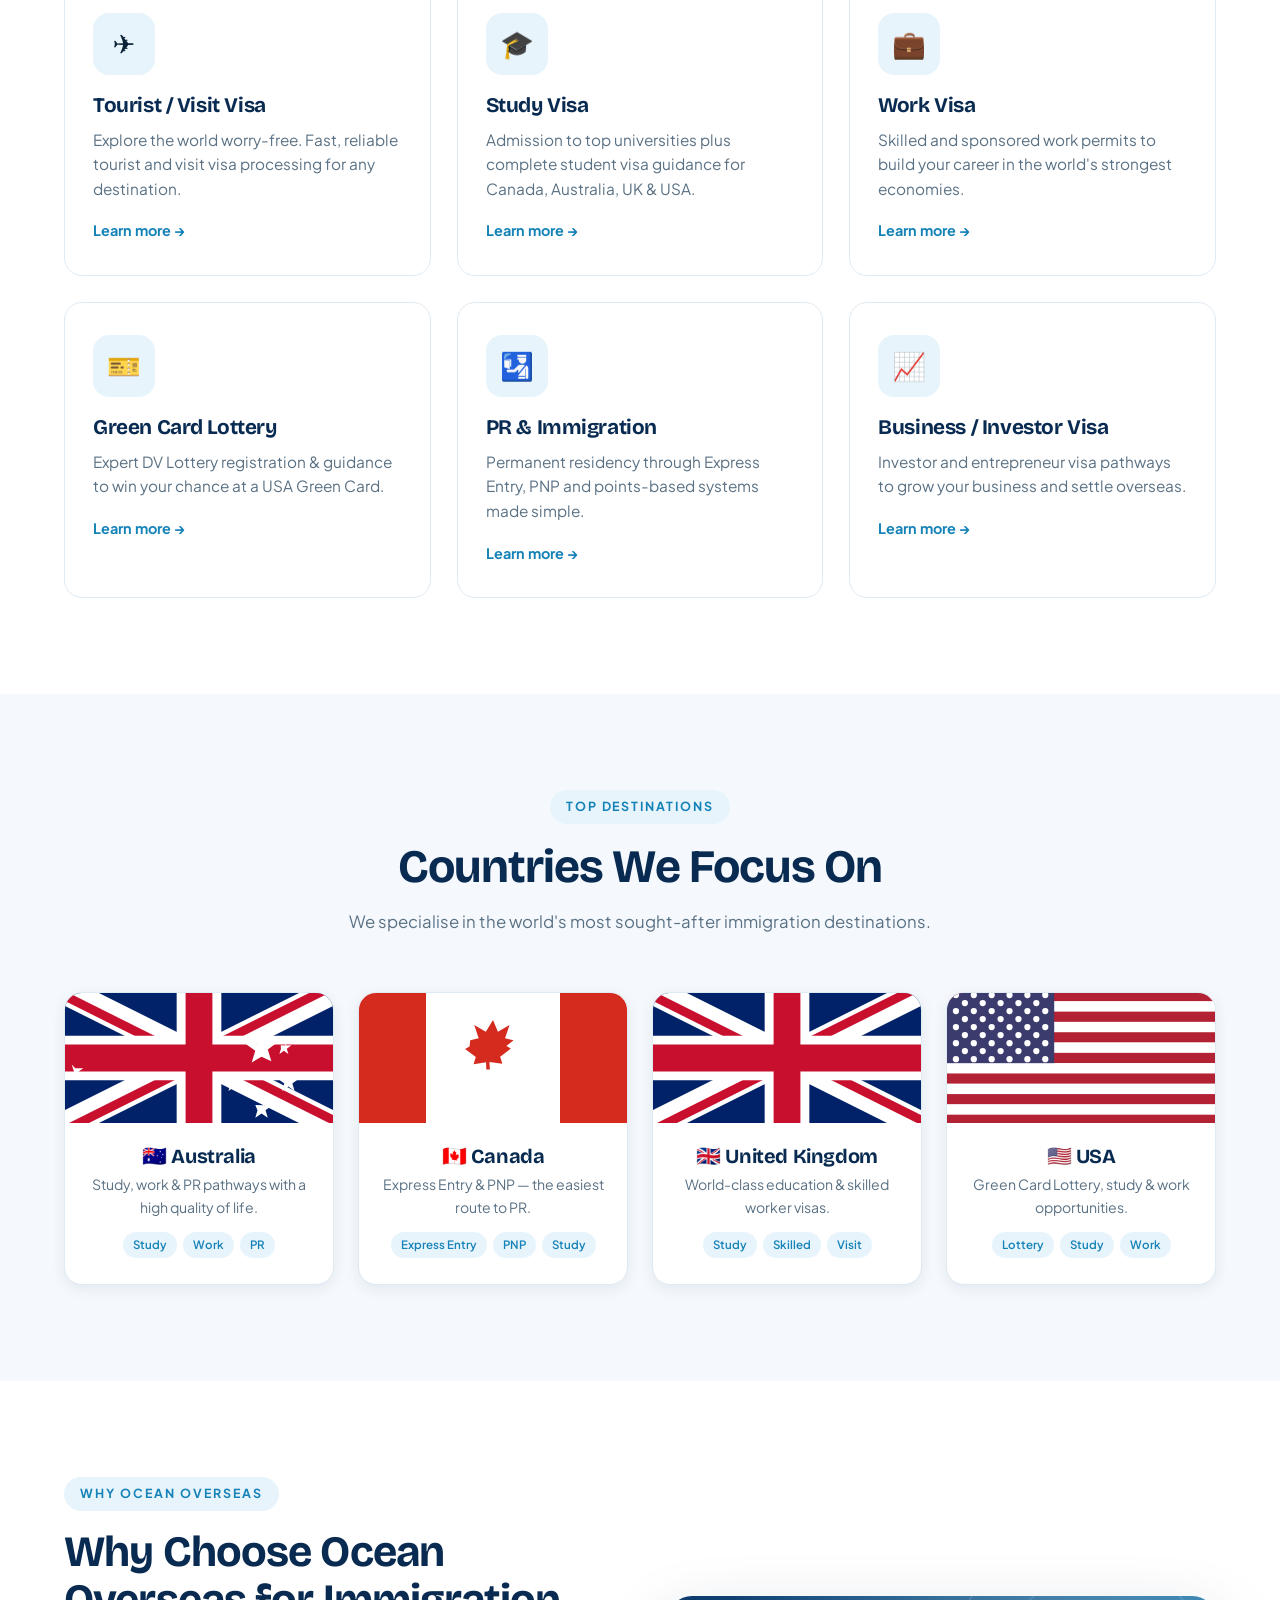
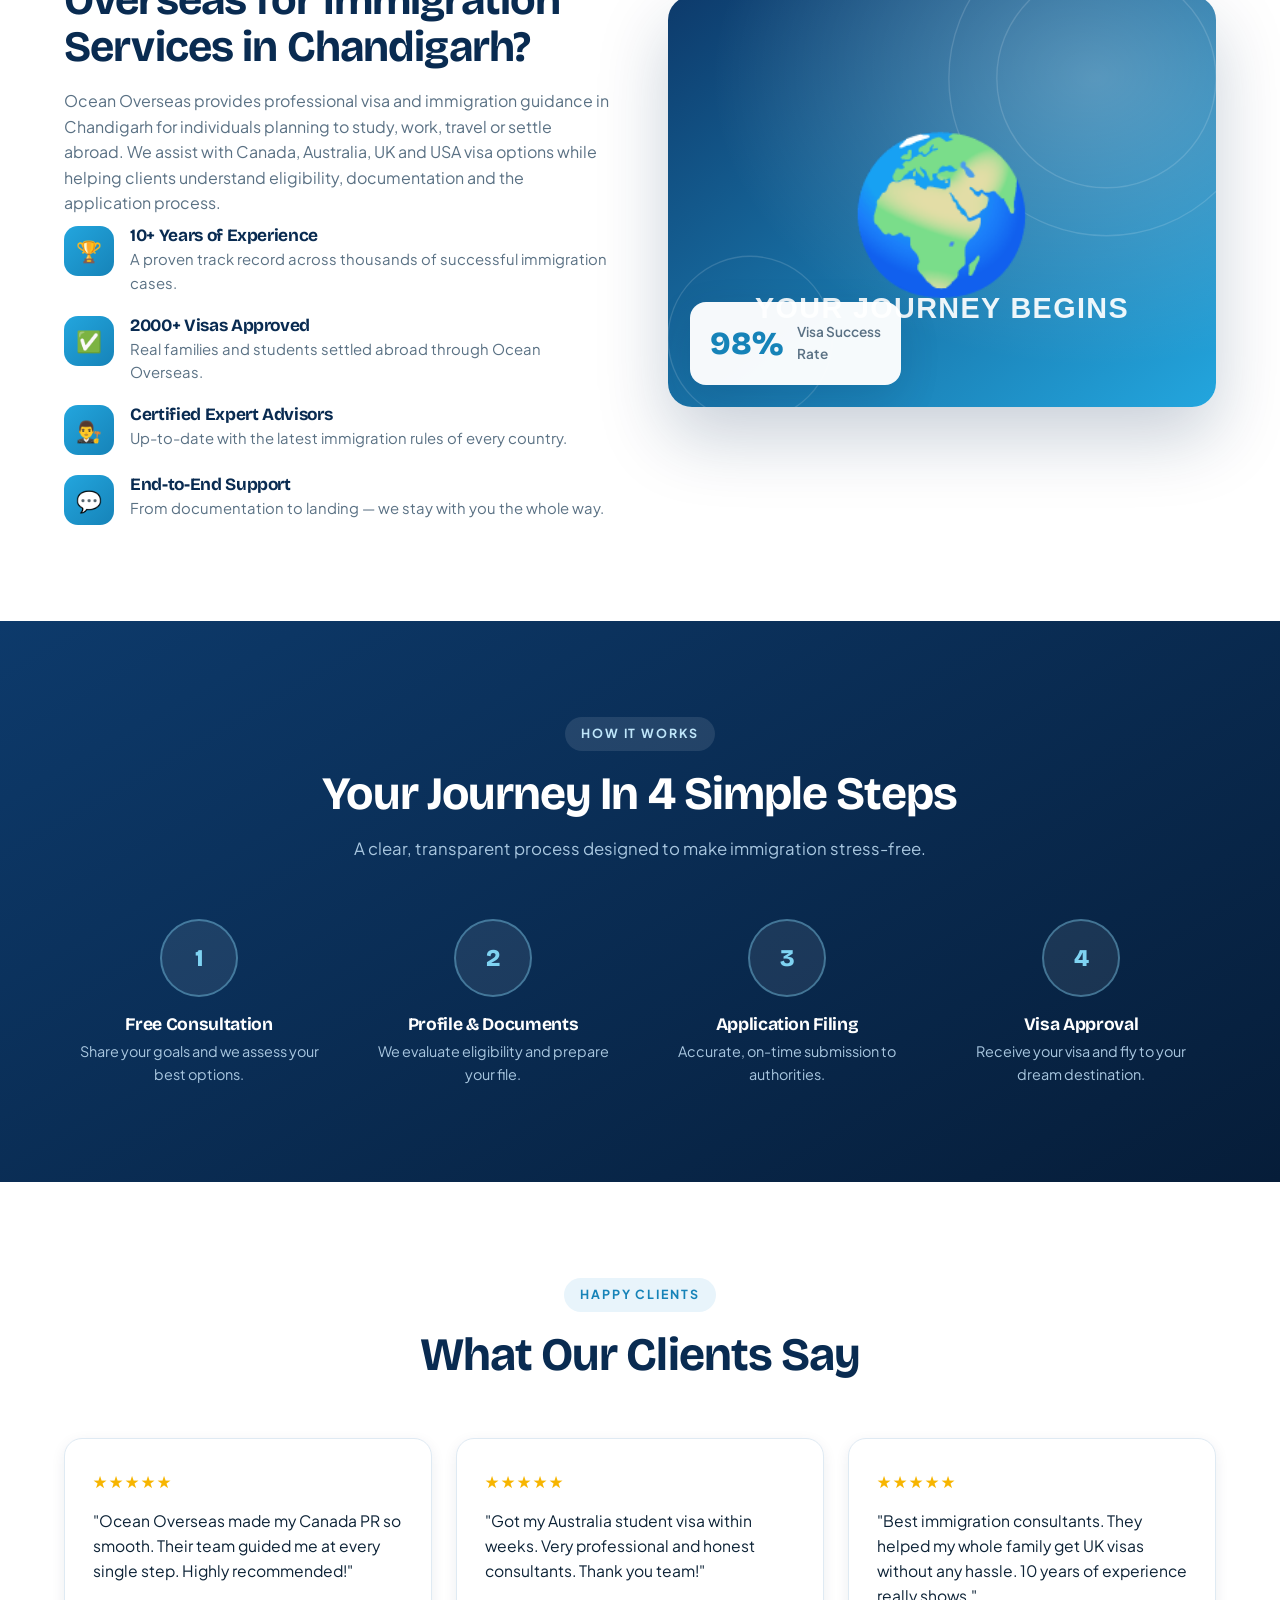
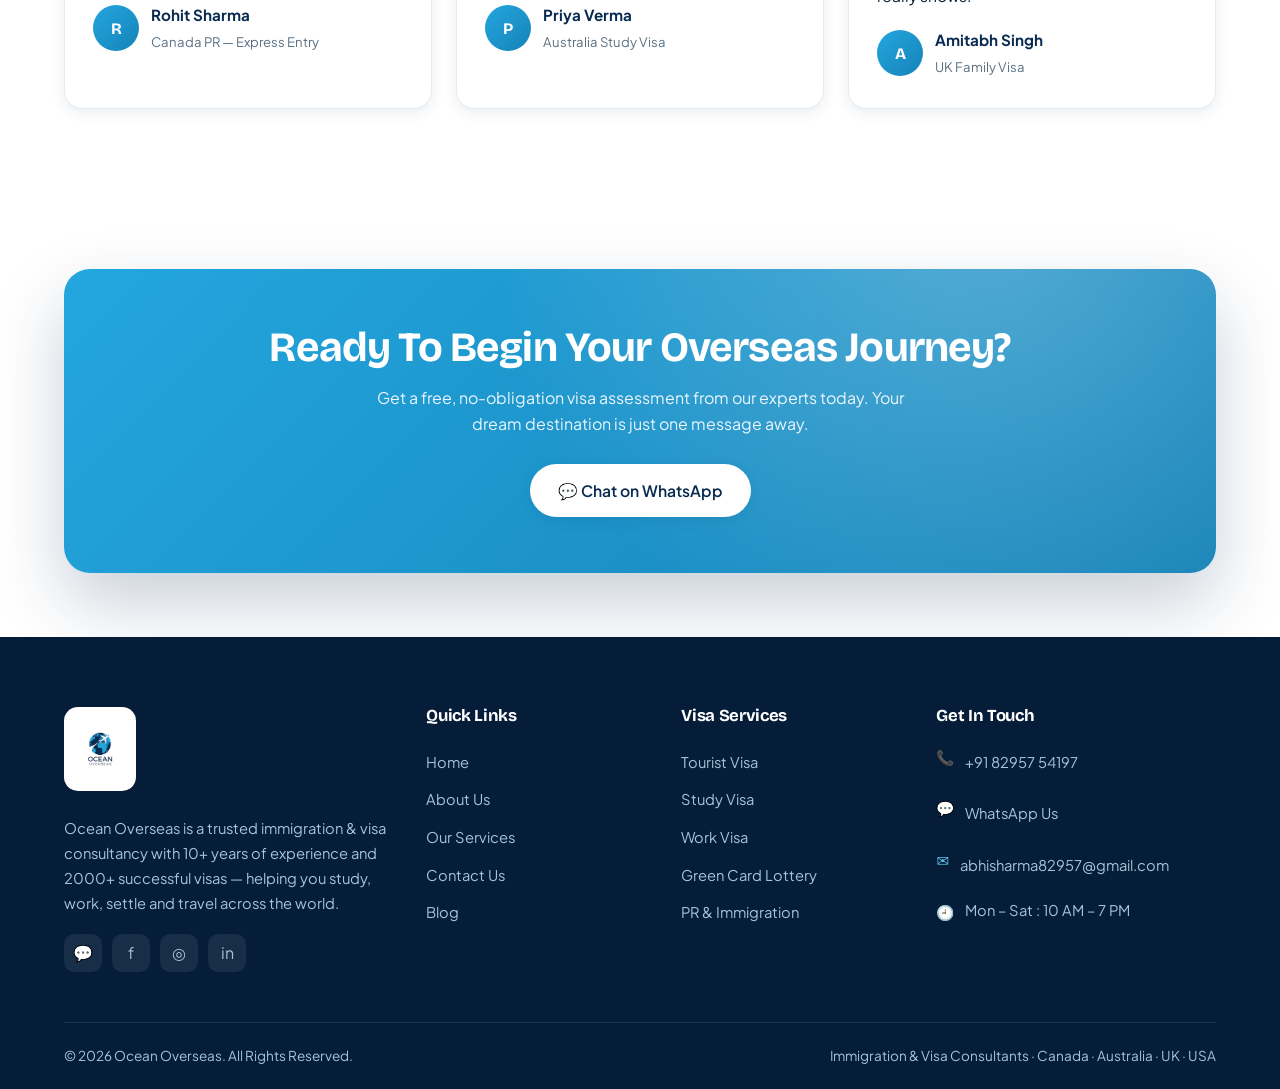
==== commit 91076f8a: "Update index.html" ====
--- a/index.html
+++ b/index.html
@@ -3,8 +3,8 @@
 <head>
 <meta charset="UTF-8" />
 <meta name="viewport" content="width=device-width, initial-scale=1.0" />
-<title>Ocean Overseas | Best Immigration & Visa Consultants for Canada, Australia, UK & USA</title>
-<meta name="description" content="Ocean Overseas — trusted immigration & visa consultants with 10+ years of experience and 2000+ successful visas. Expert help for Tourist, Study, Work, PR & Green Card Lottery visas to Canada, Australia, UK and USA." />
+<title>Immigration Consultant in Chandigarh | Ocean Overseas</title>
+<meta name="description" content="Looking for an immigration consultant in Chandigarh? Ocean Overseas provides expert guidance for study, work, tourist, PR and immigration visas." />
 <meta name="keywords" content="immigration consultant, visa consultant, Canada visa, Australia visa, UK visa, USA visa, study visa, work visa, tourist visa, green card lottery, PR visa, Ocean Overseas" />
 <meta name="robots" content="index, follow" />
 <meta name="author" content="Ocean Overseas" />
@@ -113,6 +113,7 @@
     <a href="services.html#business">— Business / Investor</a>
     <a href="services.html#family">— Family / Spouse</a>
   </div>
+  <a href="blog/">Blog</a>
   <a href="contact.html">Contact Us</a>
   <a href="contact.html" class="btn btn-primary" style="margin-top:18px;justify-content:center">Free Assessment</a>
 </aside>
@@ -123,8 +124,10 @@
   <div class="container hero-grid">
     <div class="hero-copy">
       <span class="eyebrow light">🌊 Your Gateway Across The Ocean</span>
-      <h1>Turning Your <span class="accent">Overseas Dreams</span> Into Reality</h1>
-      <p class="lead">Ocean Overseas is a trusted immigration consultancy helping you settle, study, work and travel abroad. Expert guidance for Canada, Australia, UK &amp; USA — every step of the way.</p>
+      <h1>Trusted <span class="accent">Immigration Consultant in Chandigarh</span></h1>
+      <p class="lead">
+Ocean Overseas is a trusted immigration consultant in Chandigarh providing professional guidance for study, work, tourist, PR and immigration visas for Canada, Australia, UK and USA.
+</p>
       <div class="hero-actions">
         <a href="contact.html" class="btn btn-primary">Get Free Consultation →</a>
         <a href="services.html" class="btn btn-ghost">Explore Visa Services</a>
@@ -169,8 +172,10 @@
   <div class="container">
     <div class="head reveal">
       <span class="eyebrow">Our Services</span>
-      <h2>Complete Visa &amp; Immigration Solutions</h2>
-      <p>From a short holiday abroad to a permanent new life — we handle every type of visa with care and precision.</p>
+      <h2>Visa &amp; Immigration Services in Chandigarh</h2>
+      <p>
+Explore visa and immigration services in Chandigarh for Canada, Australia, UK and USA, including study visas, work visas, tourist visas, permanent residency and business immigration.
+</p>
     </div>
     <div class="cards">
       <a class="card reveal" href="services.html#tourist"><div class="ic">✈️</div><h3>Tourist / Visit Visa</h3><p>Explore the world worry-free. Fast, reliable tourist and visit visa processing for any destination.</p><span class="more">Learn more →</span></a>
@@ -221,8 +226,12 @@
   <div class="container split">
     <div class="reveal">
       <span class="eyebrow">Why Ocean Overseas</span>
-      <h2 style="font-size:clamp(1.9rem,3.6vw,2.7rem);margin-bottom:16px">A Decade of Trust, Thousands of Success Stories</h2>
-      <p style="color:var(--muted);margin-bottom:8px">With over 10 years of experience and 2000+ approved visas, we combine deep expertise with genuinely personal care.</p>
+      <h2 style="font-size:clamp(1.9rem,3.6vw,2.7rem);margin-bottom:16px">
+Why Choose Ocean Overseas for Immigration Services in Chandigarh?
+</h2>
+      <p style="color:var(--muted);margin-bottom:8px">
+Ocean Overseas provides professional visa and immigration guidance in Chandigarh for individuals planning to study, work, travel or settle abroad. We assist with Canada, Australia, UK and USA visa options while helping clients understand eligibility, documentation and the application process.
+</p>
       <div class="feat-list">
         <div class="feat"><div class="fic">🏆</div><div><h4>10+ Years of Experience</h4><p>A proven track record across thousands of successful immigration cases.</p></div></div>
         <div class="feat"><div class="fic">✅</div><div><h4>2000+ Visas Approved</h4><p>Real families and students settled abroad through Ocean Overseas.</p></div></div>
@@ -300,6 +309,7 @@
         <a href="about.html">About Us</a>
         <a href="services.html">Our Services</a>
         <a href="contact.html">Contact Us</a>
+        <a href="blog/">Blog</a>
       </div>
       <div class="fcol">
         <h4>Visa Services</h4>
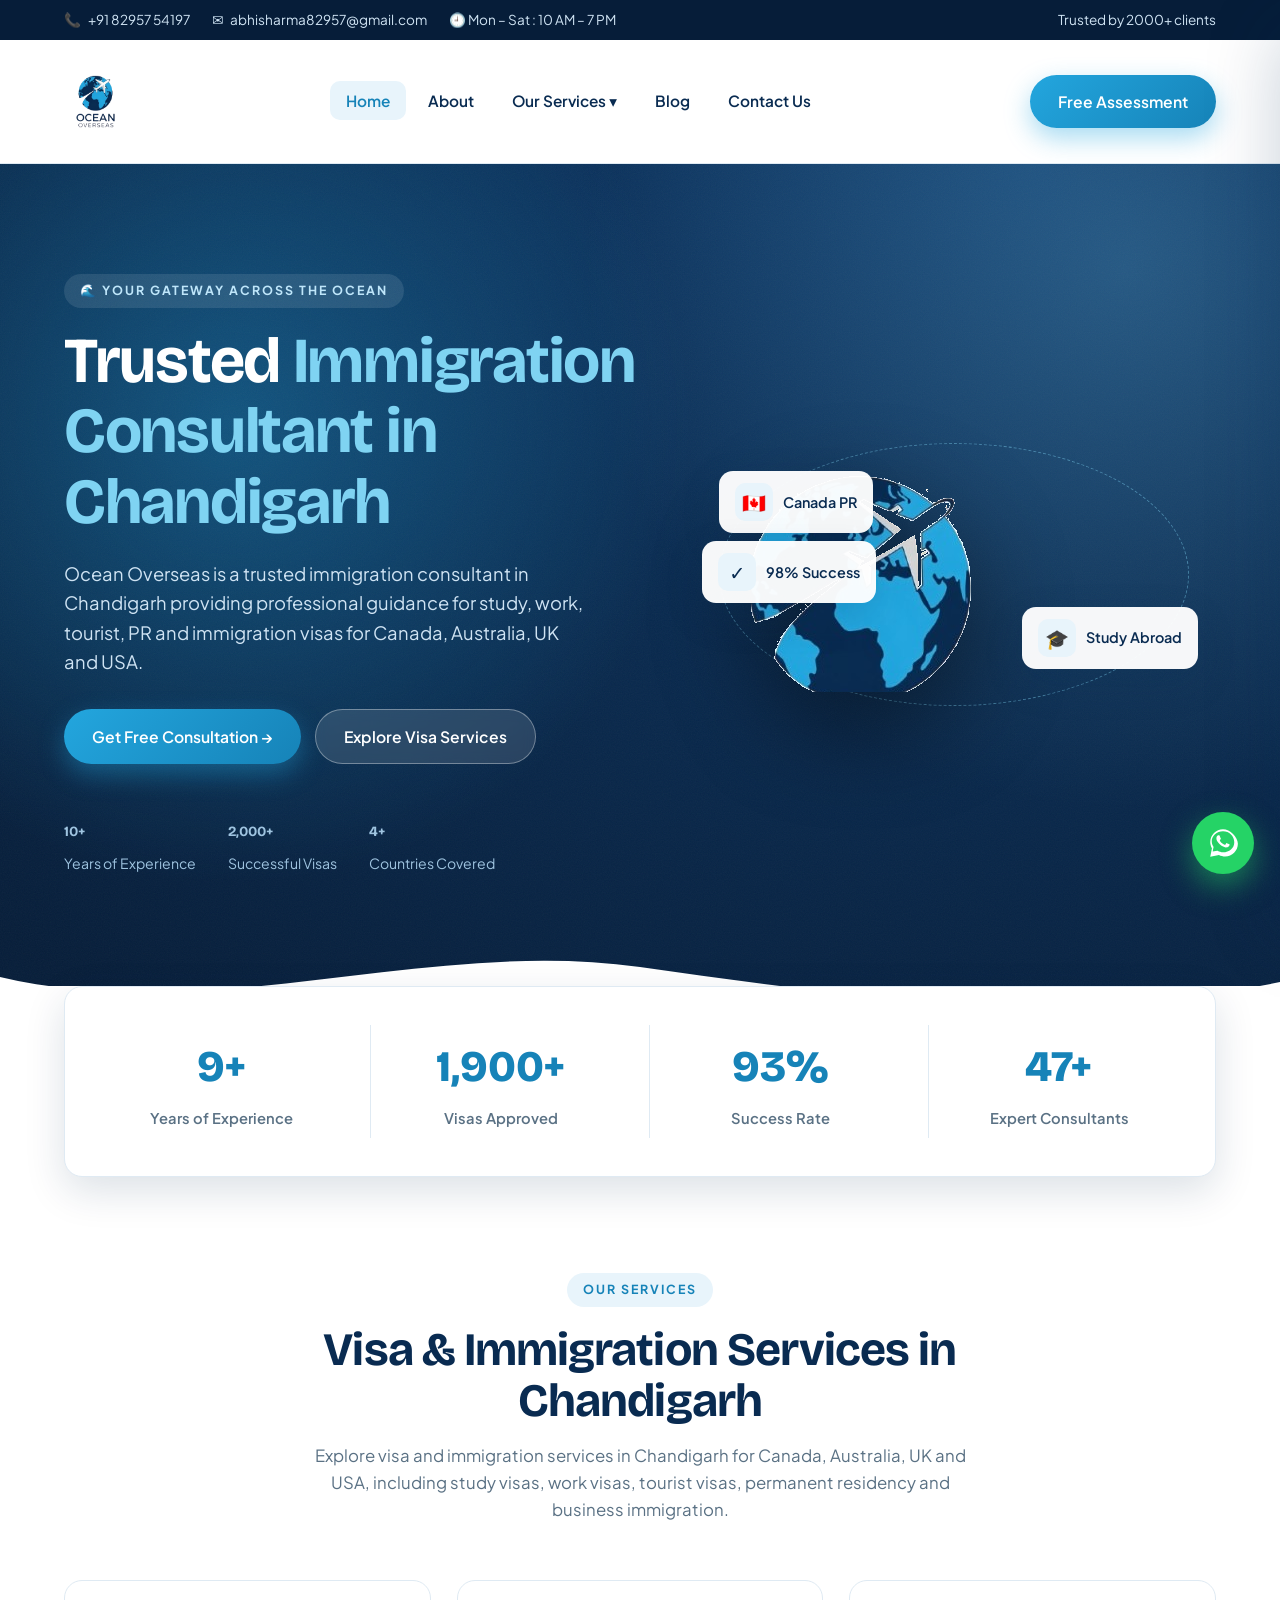
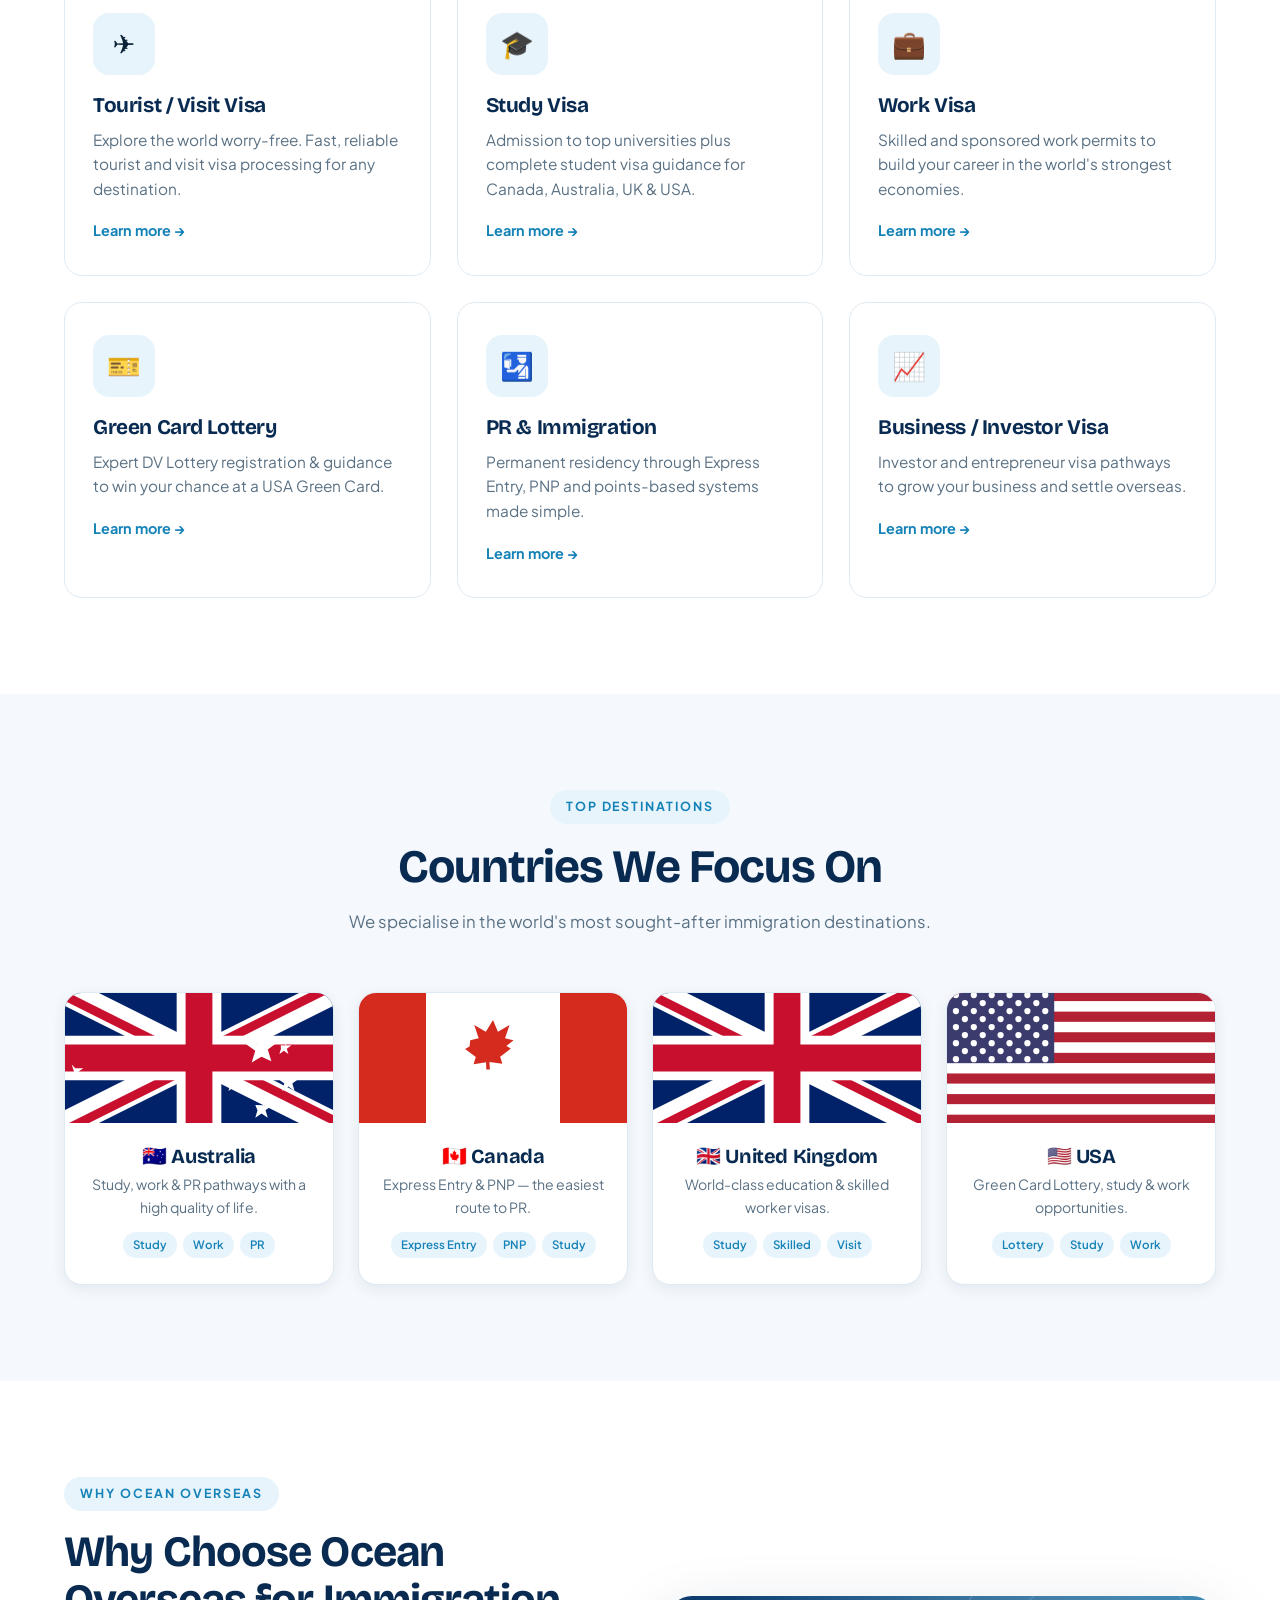
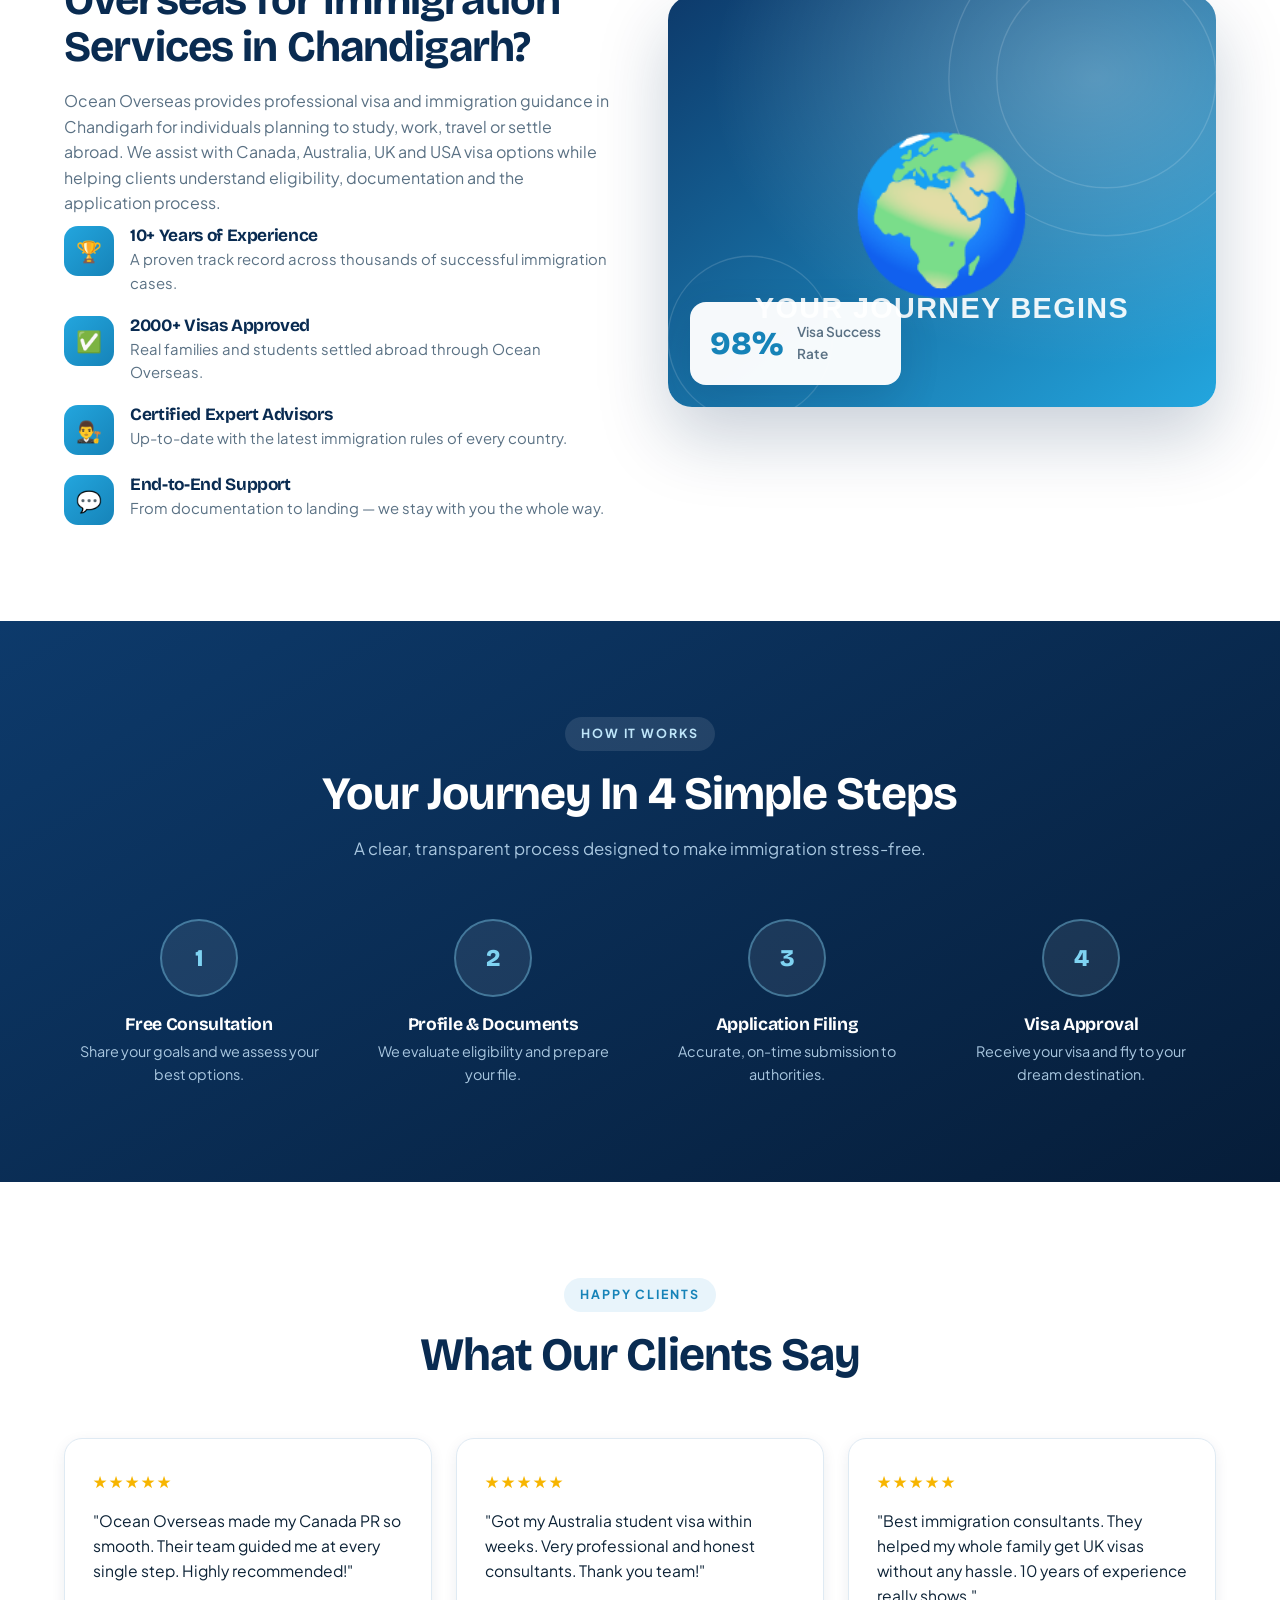
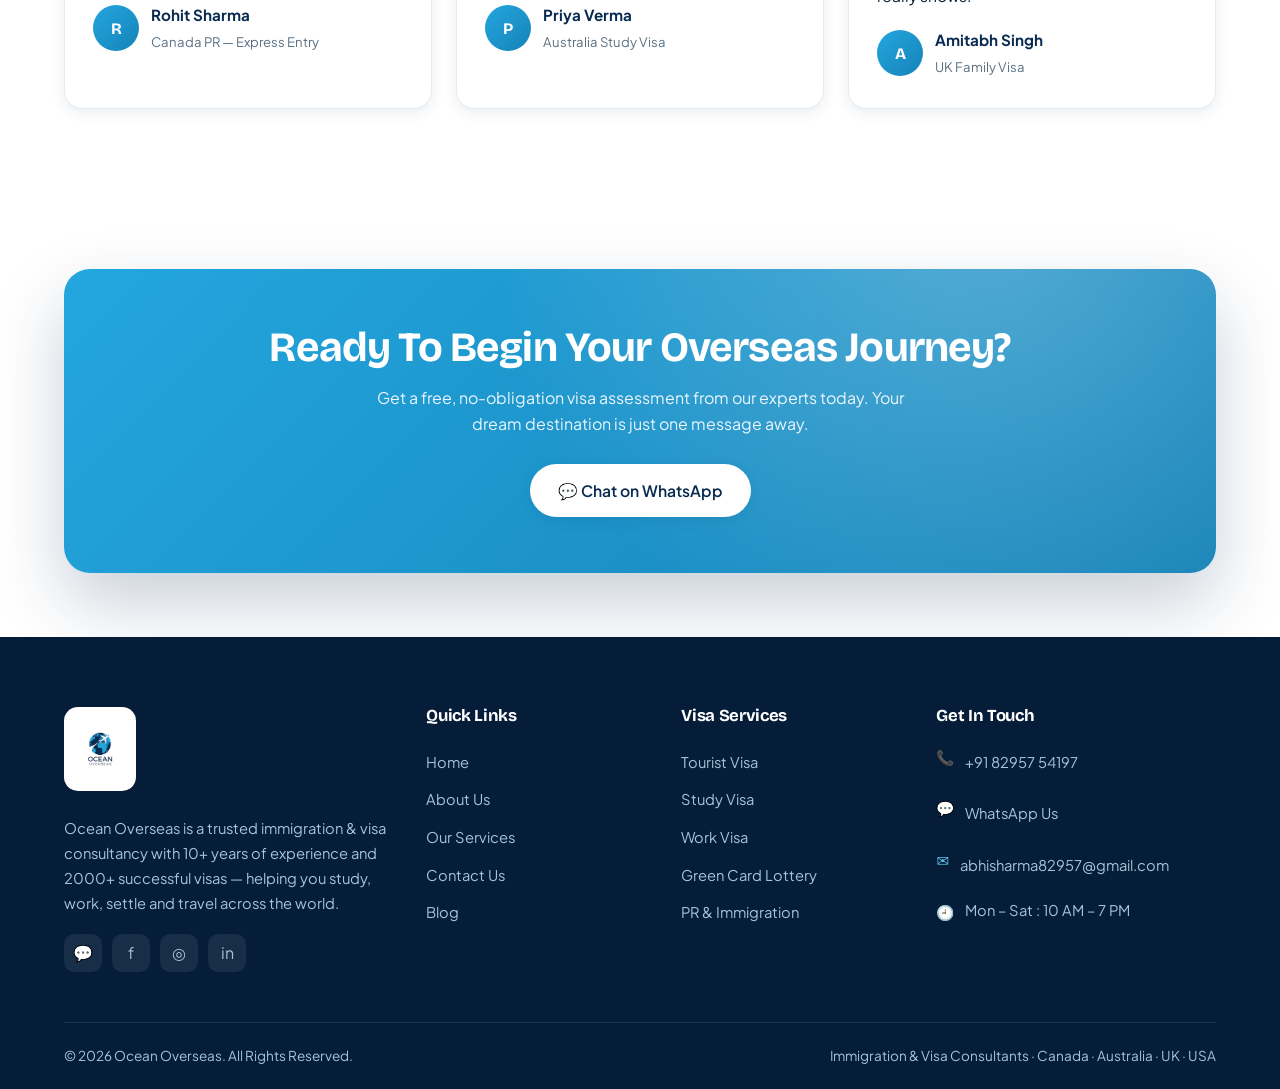
==== commit 781c82d7: "Update index.html" ====
--- a/index.html
+++ b/index.html
@@ -85,6 +85,7 @@
             <a href="services.html#business"><span class="ic">📈</span> Business / Investor</a>
             <a href="services.html#family"><span class="ic">👨‍👩‍👧</span> Family / Spouse</a>
           </div>
+          <li><a href="blog/">Blog</a></li>
         </li>
         <li><a href="contact.html" data-page="contact.html">Contact Us</a></li>
       </ul>
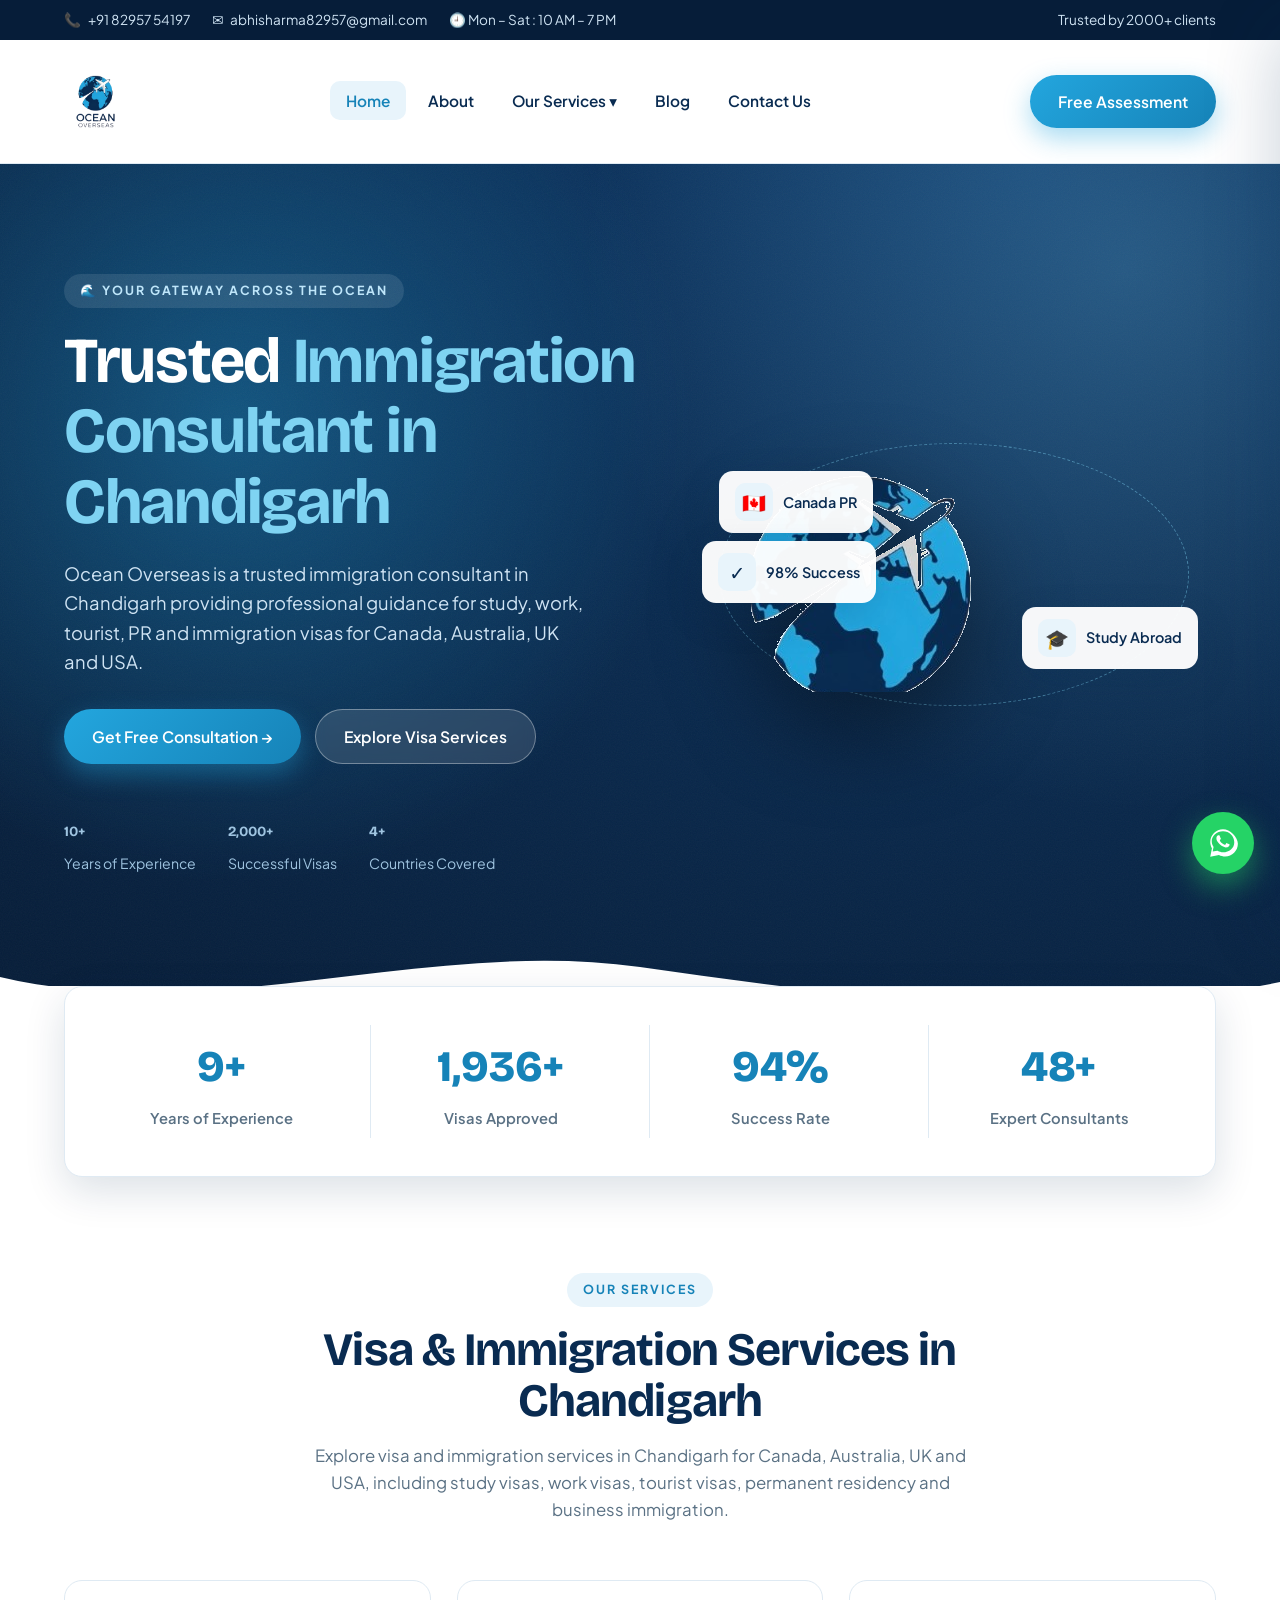
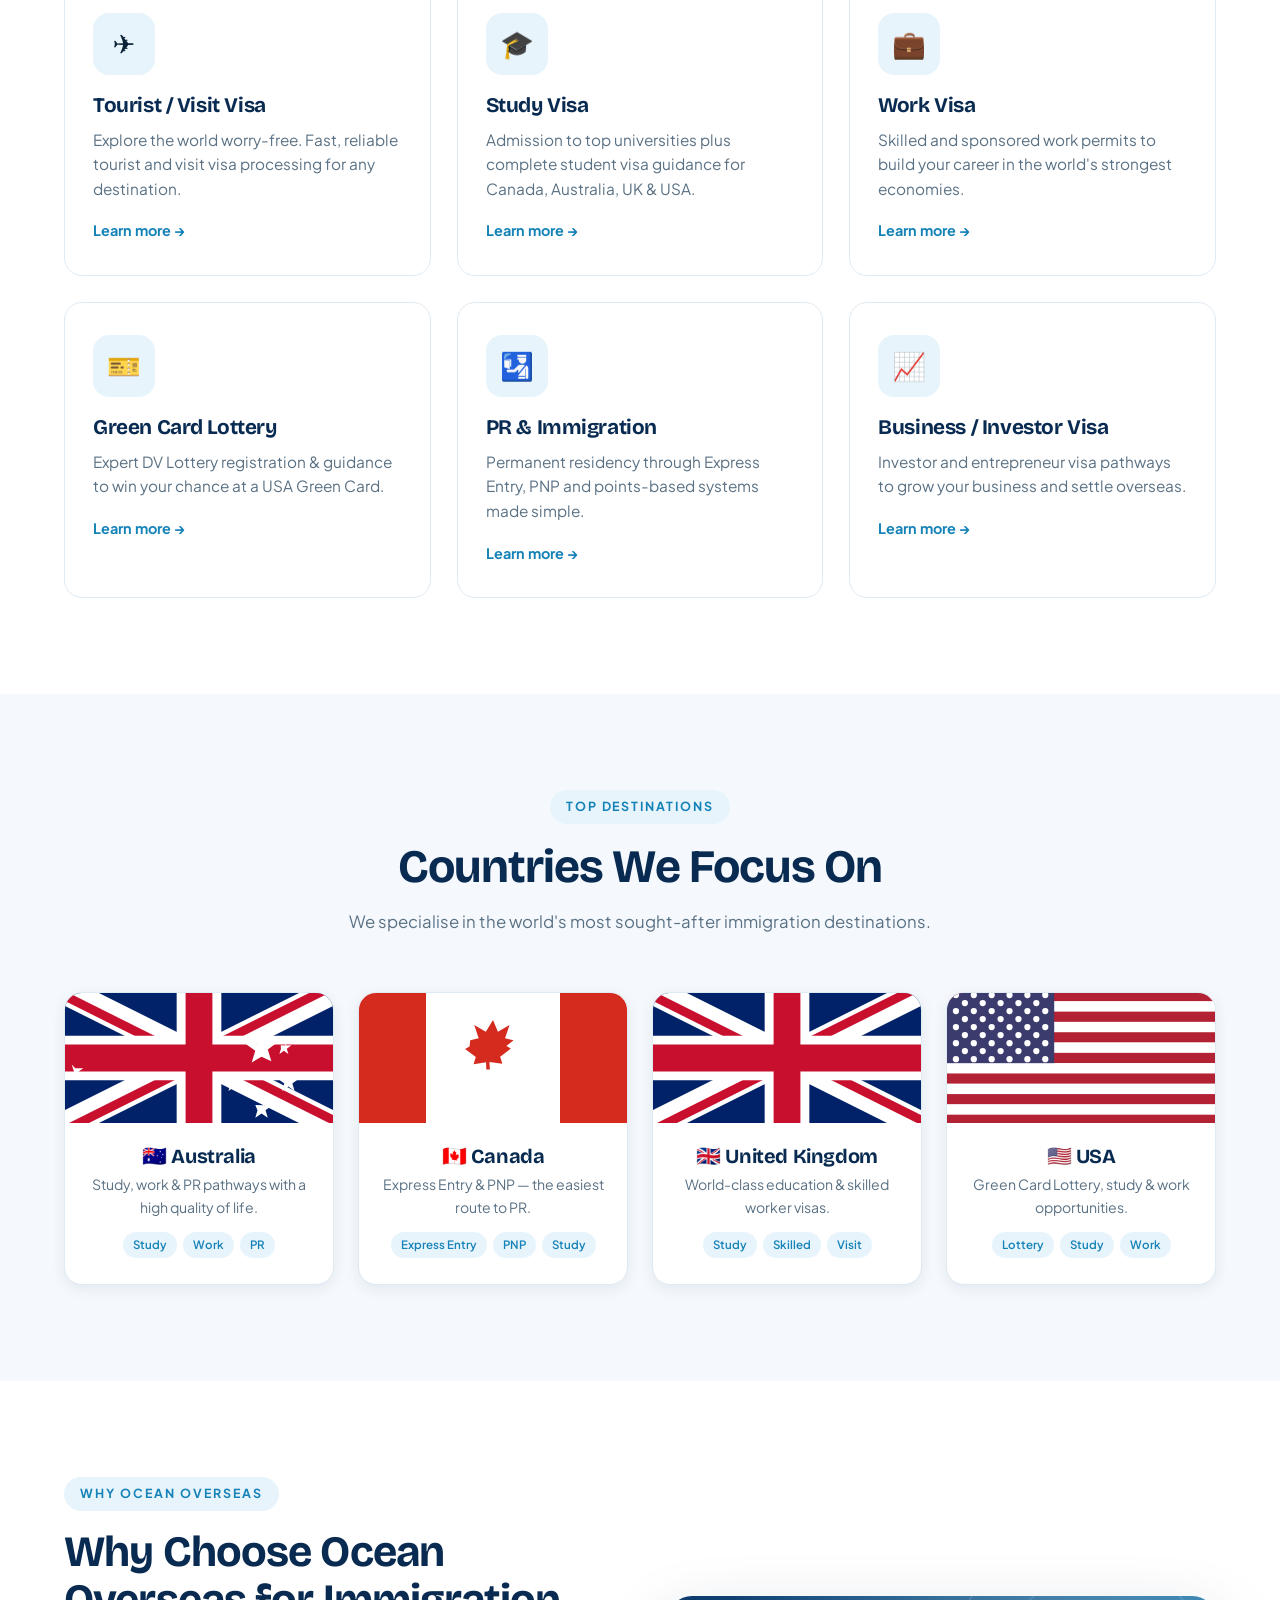
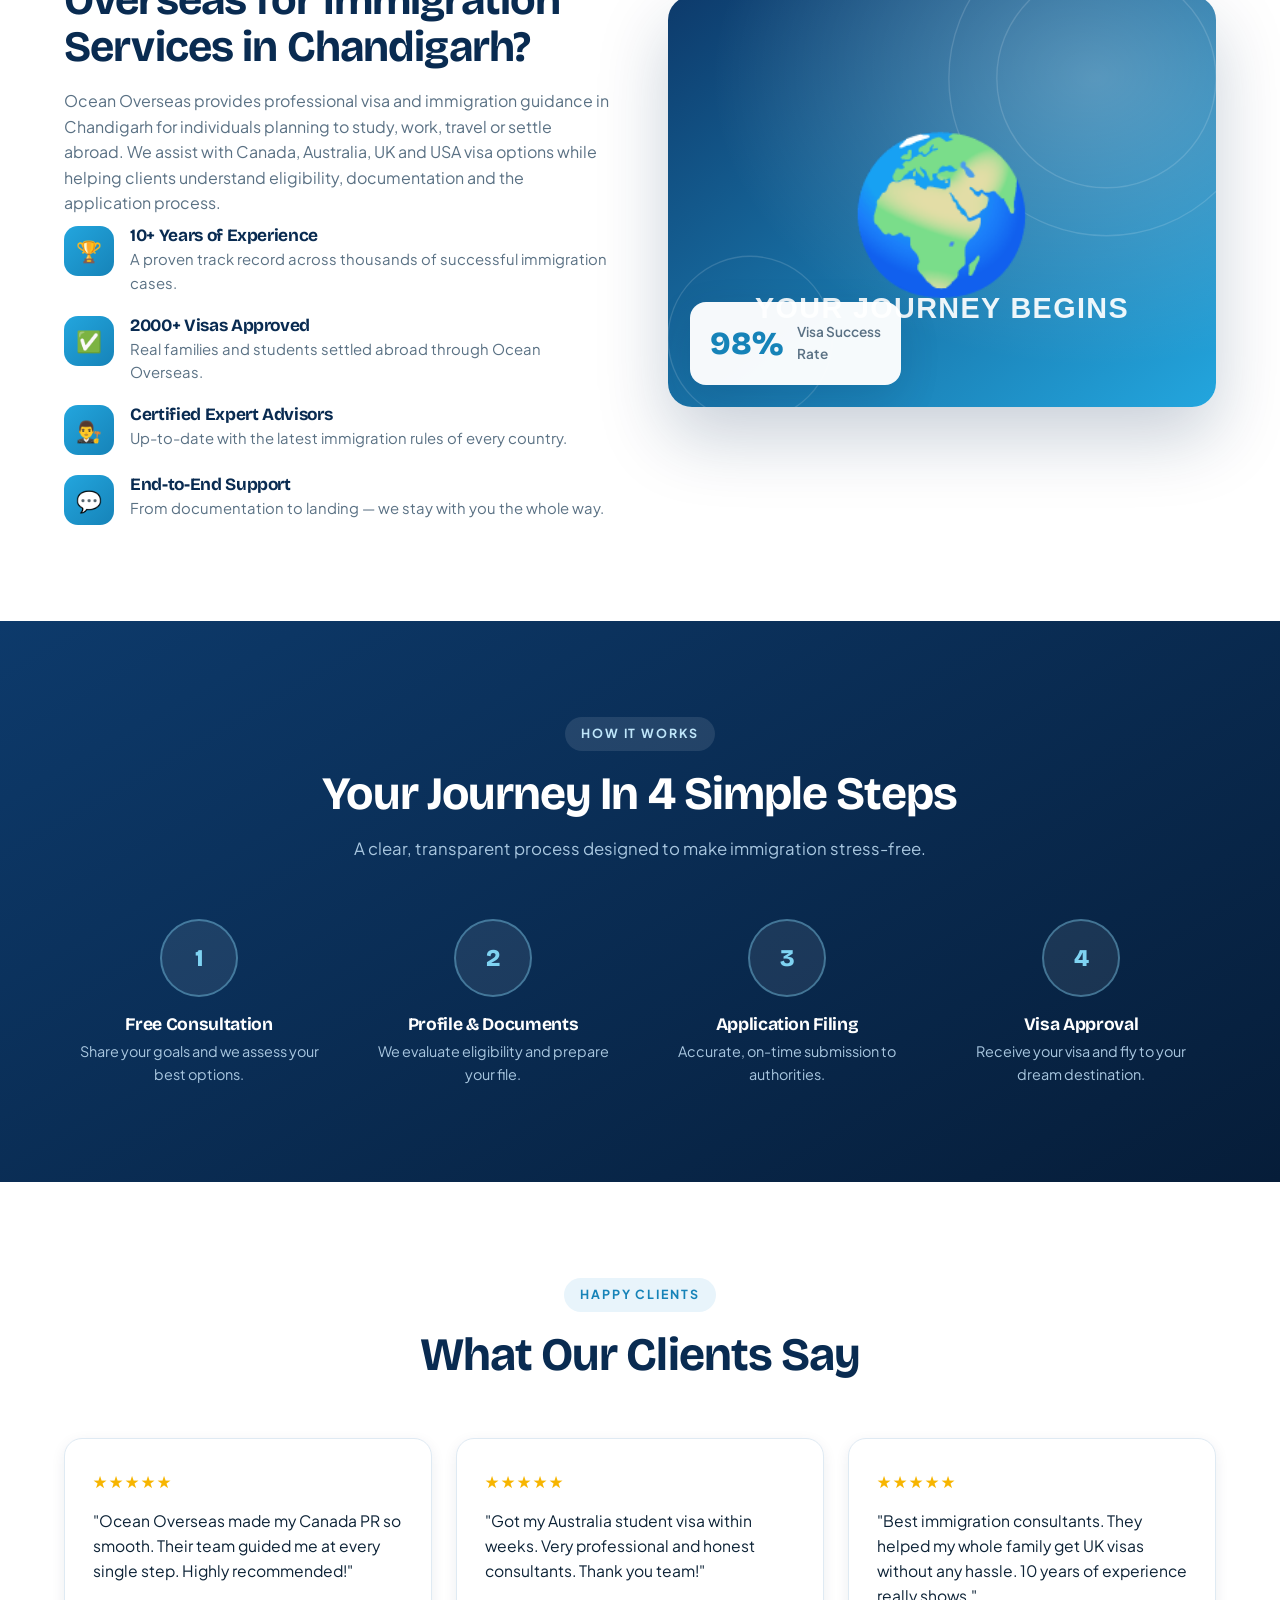
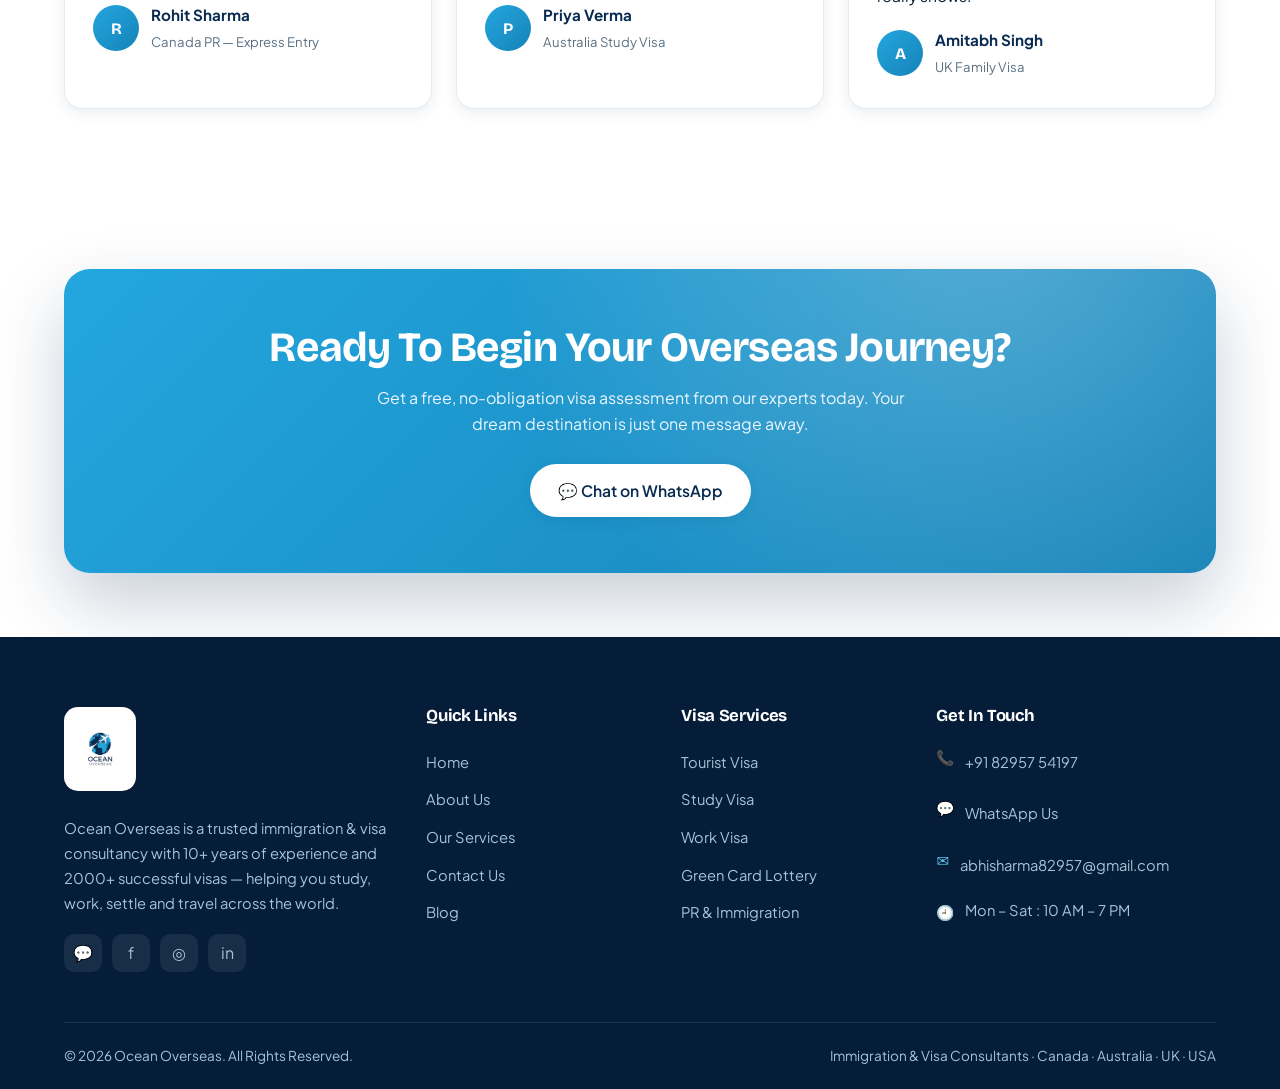
==== commit fafbe478: "Update index.html" ====
--- a/index.html
+++ b/index.html
@@ -5,17 +5,17 @@
 <meta name="viewport" content="width=device-width, initial-scale=1.0" />
 <title>Immigration Consultant in Chandigarh | Ocean Overseas</title>
 <meta name="description" content="Looking for an immigration consultant in Chandigarh? Ocean Overseas provides expert guidance for study, work, tourist, PR and immigration visas." />
-<meta name="keywords" content="immigration consultant, visa consultant, Canada visa, Australia visa, UK visa, USA visa, study visa, work visa, tourist visa, green card lottery, PR visa, Ocean Overseas" />
+<meta name="keywords" content="immigration consultant in Chandigarh, visa consultant in Chandigarh, immigration consultants in Chandigarh, immigration services in Chandigarh, study visa consultant in Chandigarh, Canada visa consultant in Chandigarh, work visa consultant in Chandigarh, PR consultant in Chandigarh" />
 <meta name="robots" content="index, follow" />
 <meta name="author" content="Ocean Overseas" />
-<link rel="canonical" href="https://www.oceanoverseas.in/" />
+<link rel="canonical" href="https://ocean-xi-lime.vercel.app/" />
 
 <!-- Open Graph -->
 <meta property="og:type" content="website" />
 <meta property="og:title" content="Ocean Overseas | Immigration & Visa Consultants" />
 <meta property="og:description" content="10+ years experience, 2000+ successful visas. Tourist, Study, Work, PR & Lottery visas for Canada, Australia, UK & USA." />
-<meta property="og:url" content="https://www.oceanoverseas.in/" />
-<meta property="og:image" content="https://www.oceanoverseas.in/images/logo.png" />
+<meta property="og:url" content="https://ocean-xi-lime.vercel.app/" />
+<meta property="og:image" content="https://ocean-xi-lime.vercel.app/images/logo.png" />
 <meta name="twitter:card" content="summary_large_image" />
 
 <!-- Favicon from logo -->
@@ -38,8 +38,8 @@
   "@context": "https://schema.org",
   "@type": "ImmigrationConsultant",
   "name": "Ocean Overseas",
-  "image": "https://www.oceanoverseas.in/images/logo.png",
-  "url": "https://www.oceanoverseas.in/",
+  "image": https://ocean-xi-lime.vercel.app/images/logo.png",
+  "url": "https://ocean-xi-lime.vercel.app/",
   "telephone": "+91-8295754197",
   "priceRange": "$$",
   "description": "Immigration and visa consultancy with 10+ years experience and 2000+ successful visas for Canada, Australia, UK and USA.",
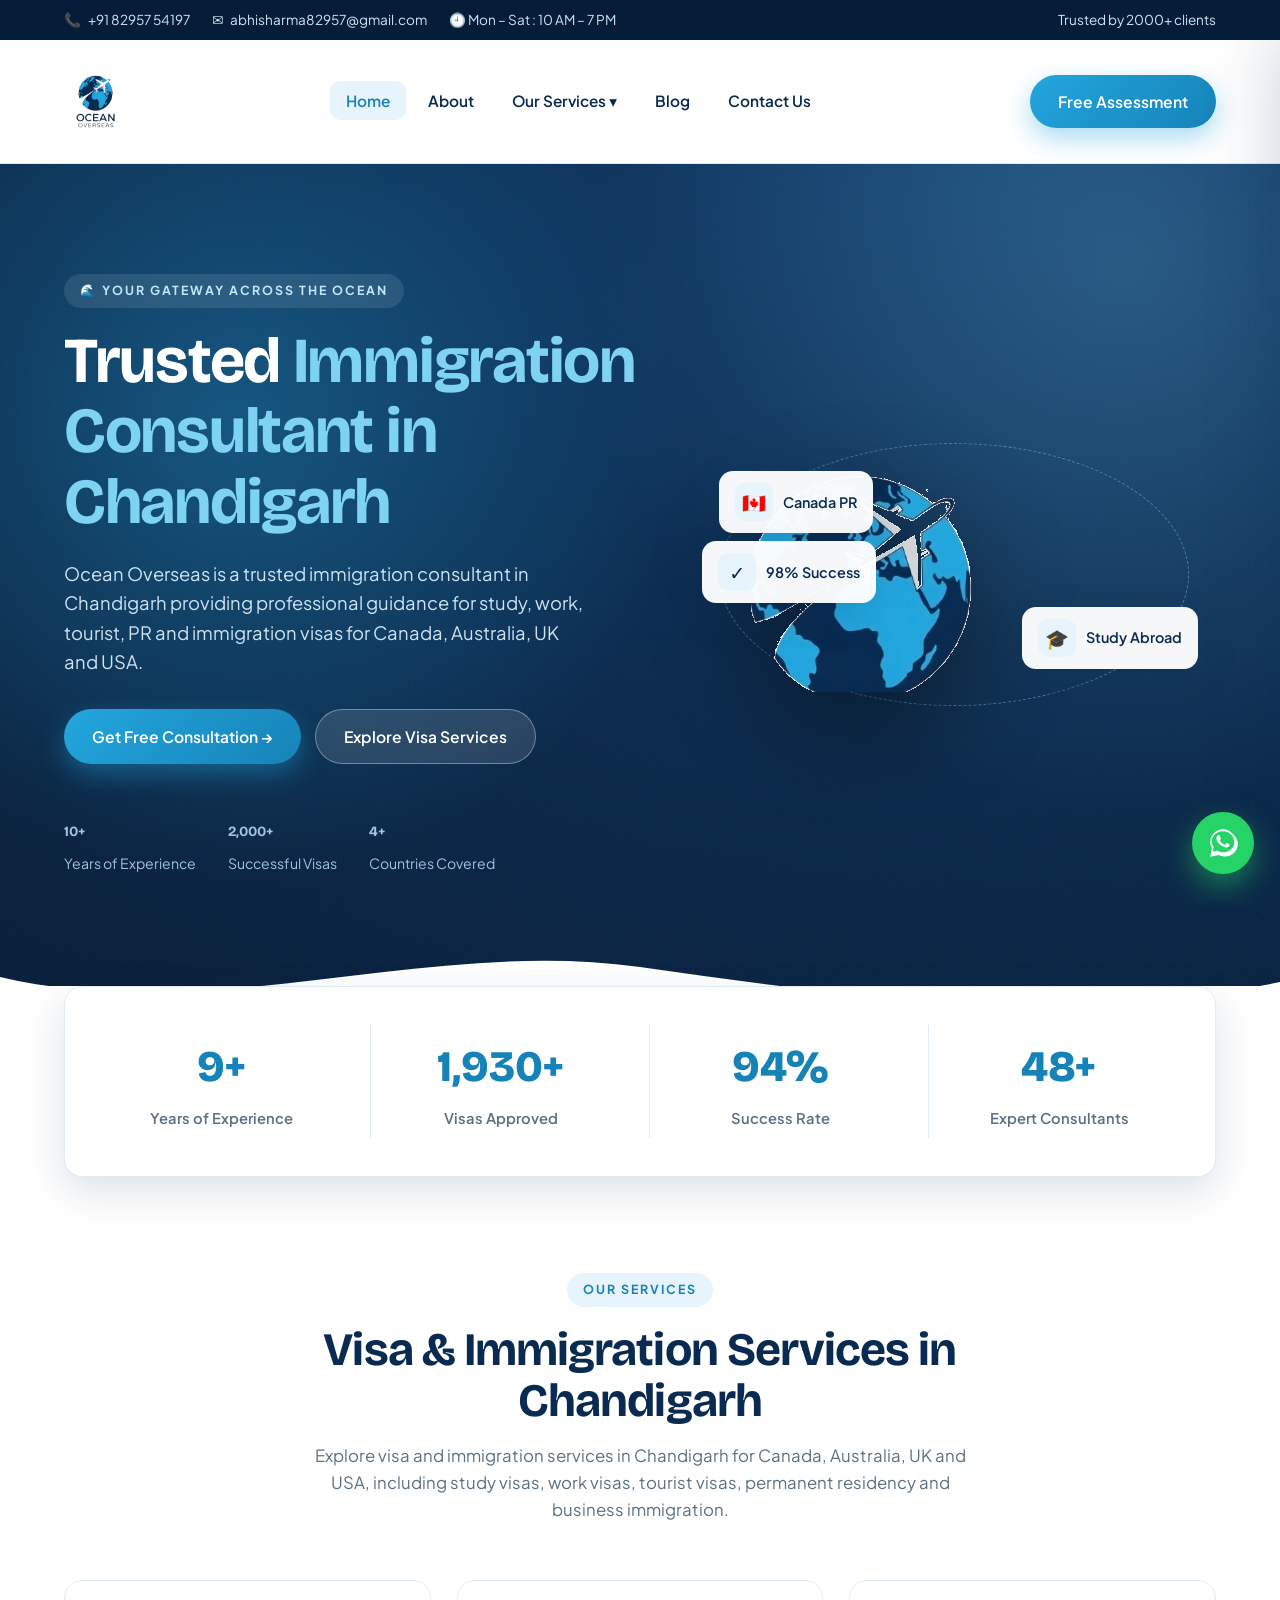
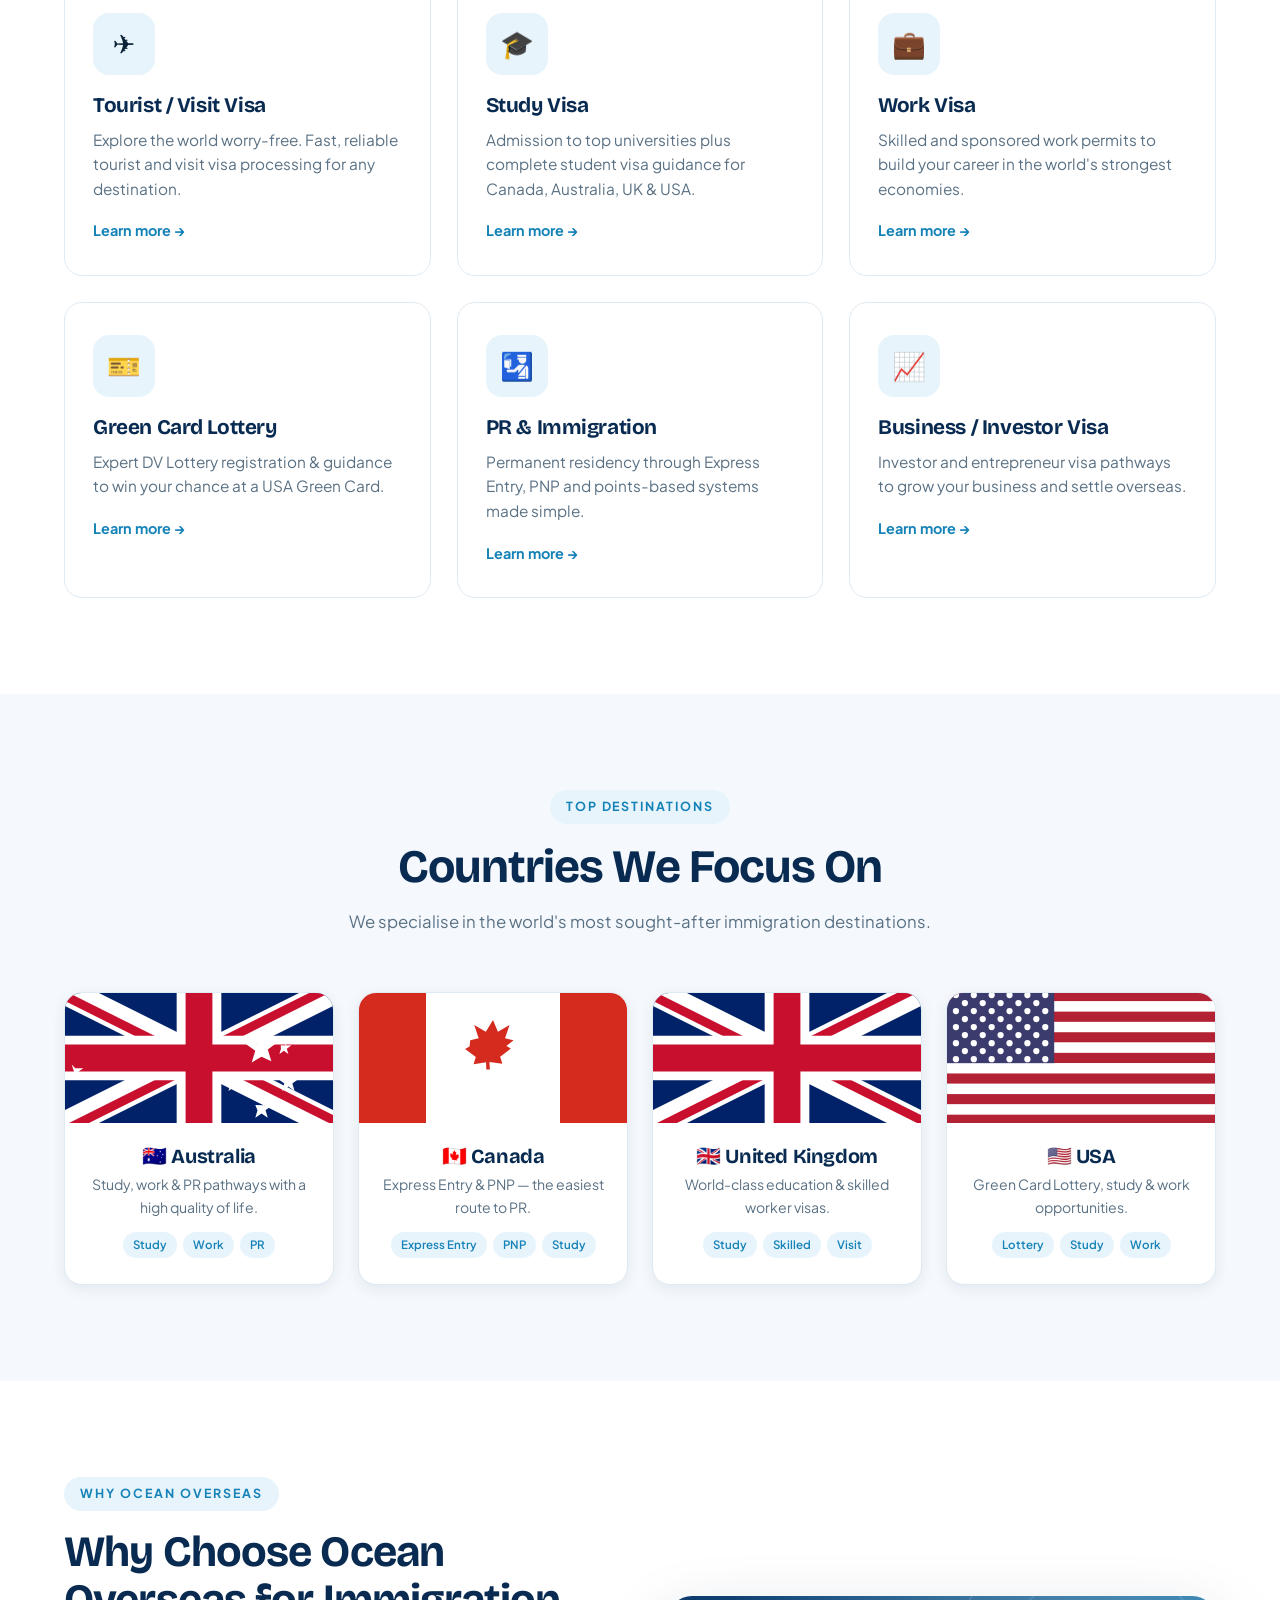
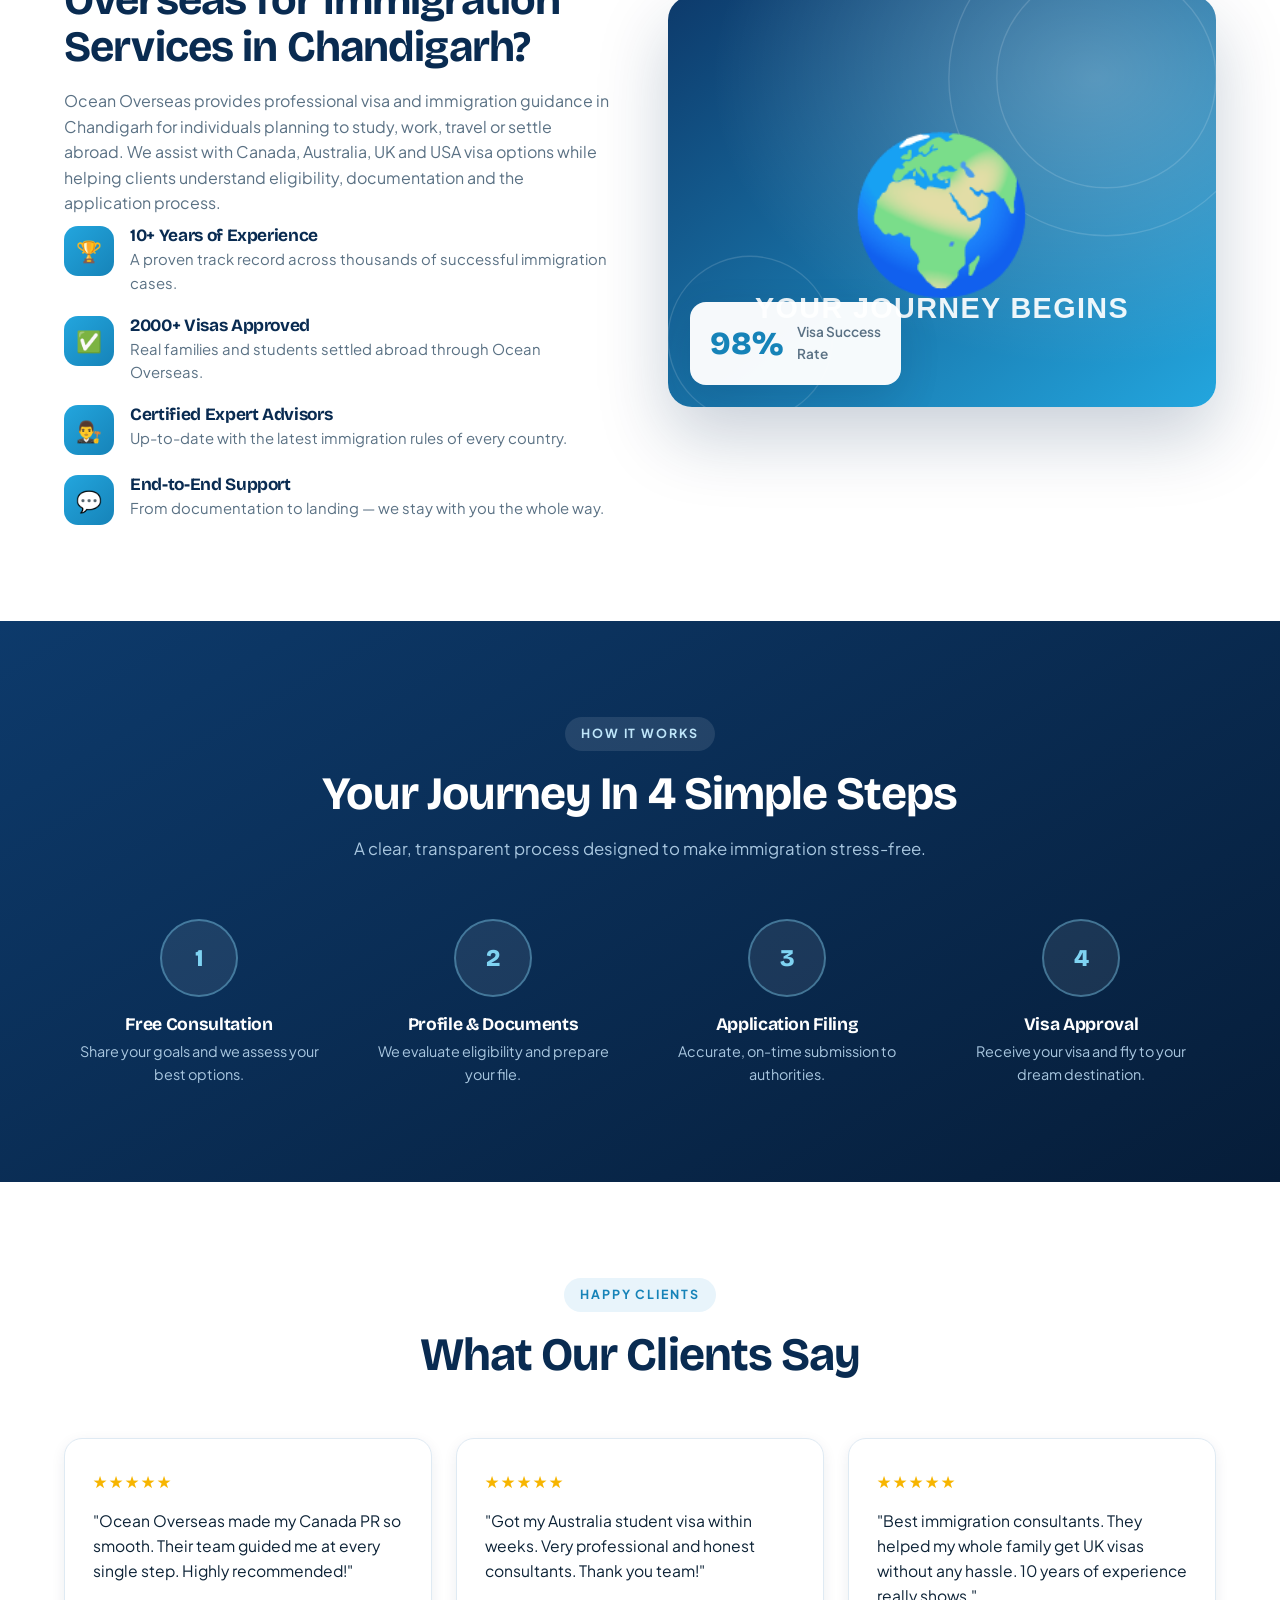
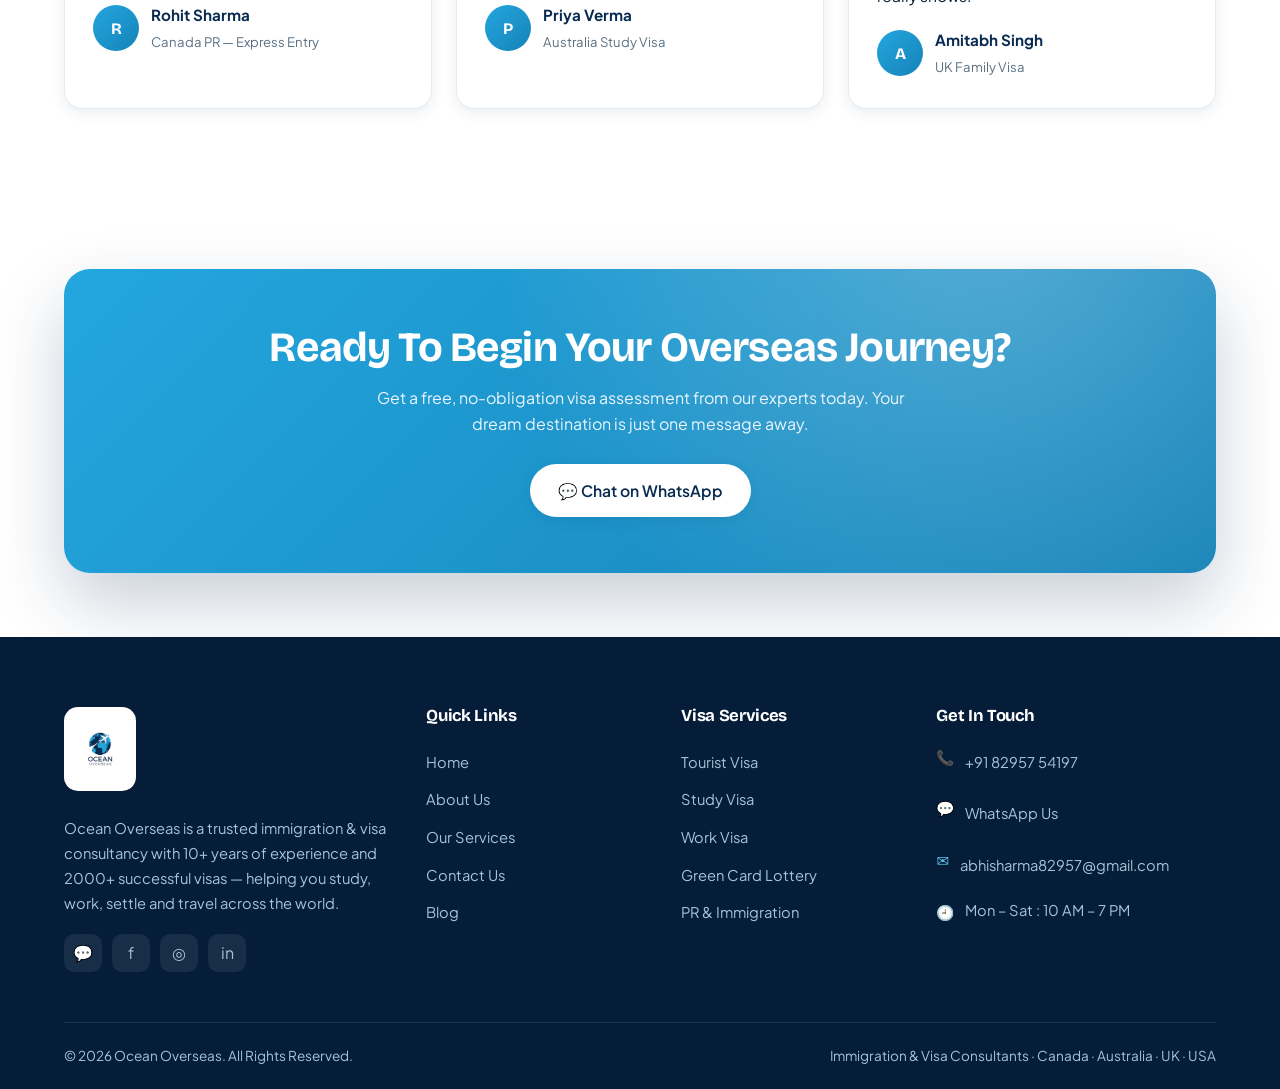
==== commit 4edf69b0: "Update index.html" ====
--- a/index.html
+++ b/index.html
@@ -8,6 +8,7 @@
 <meta name="keywords" content="immigration consultant in Chandigarh, visa consultant in Chandigarh, immigration consultants in Chandigarh, immigration services in Chandigarh, study visa consultant in Chandigarh, Canada visa consultant in Chandigarh, work visa consultant in Chandigarh, PR consultant in Chandigarh" />
 <meta name="robots" content="index, follow" />
 <meta name="author" content="Ocean Overseas" />
+<meta name="google-site-verification" content="3SGiMTVpcCRKIjTvA74FQzv6P84zyPWDkVGk_wsHuls" />
 <link rel="canonical" href="https://ocean-xi-lime.vercel.app/" />
 
 <!-- Open Graph -->
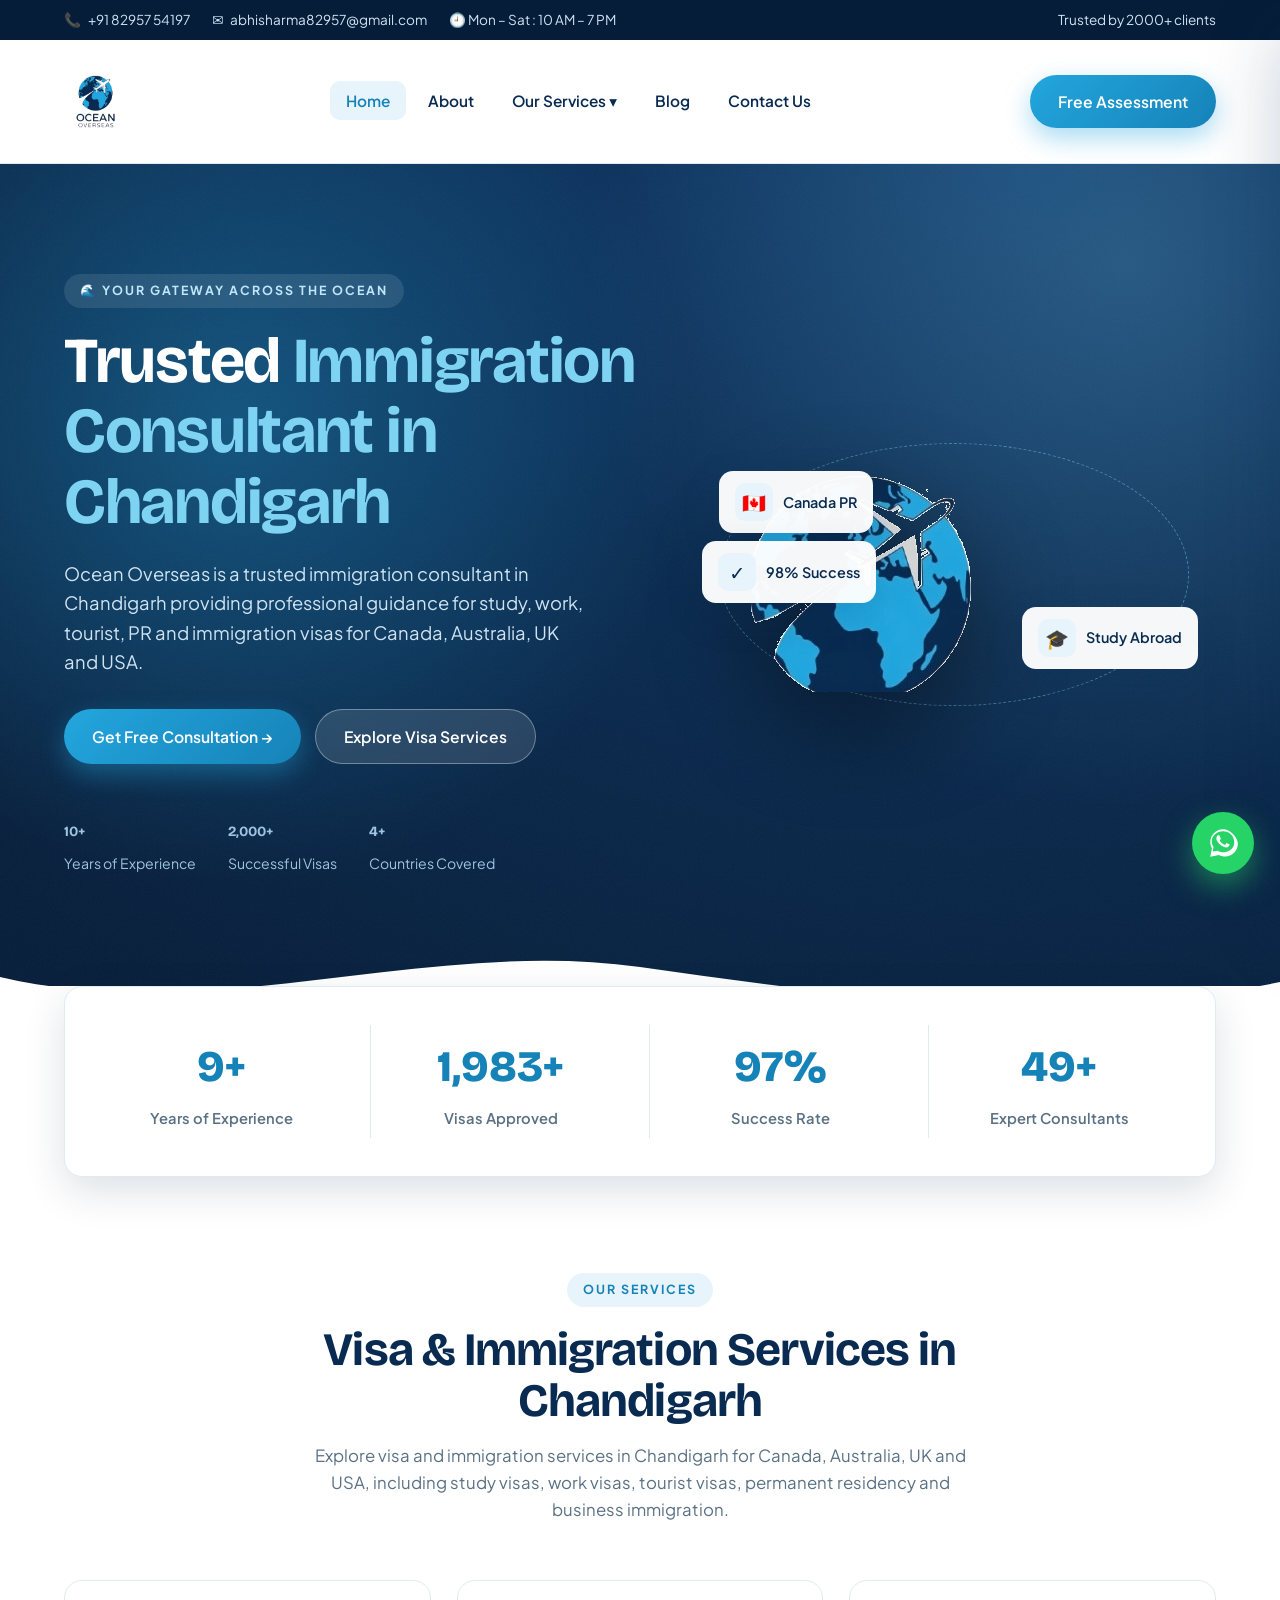
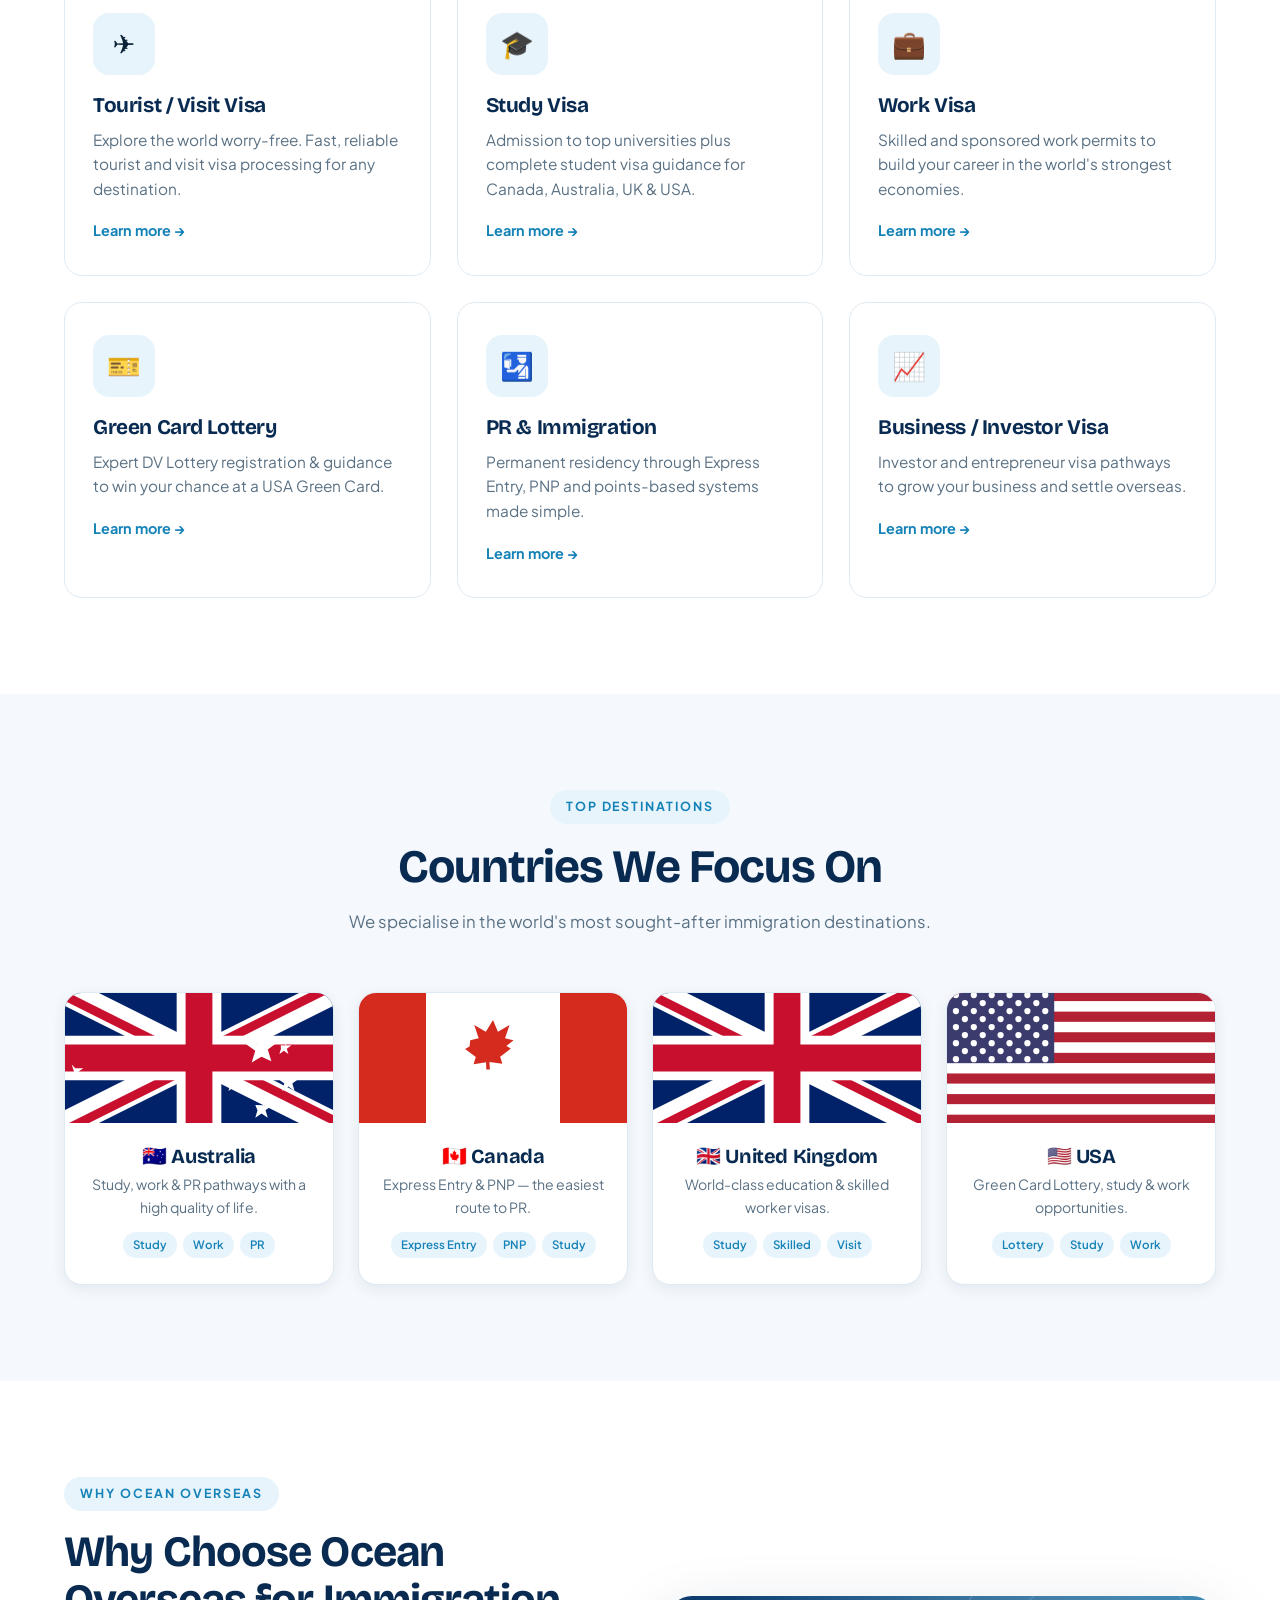
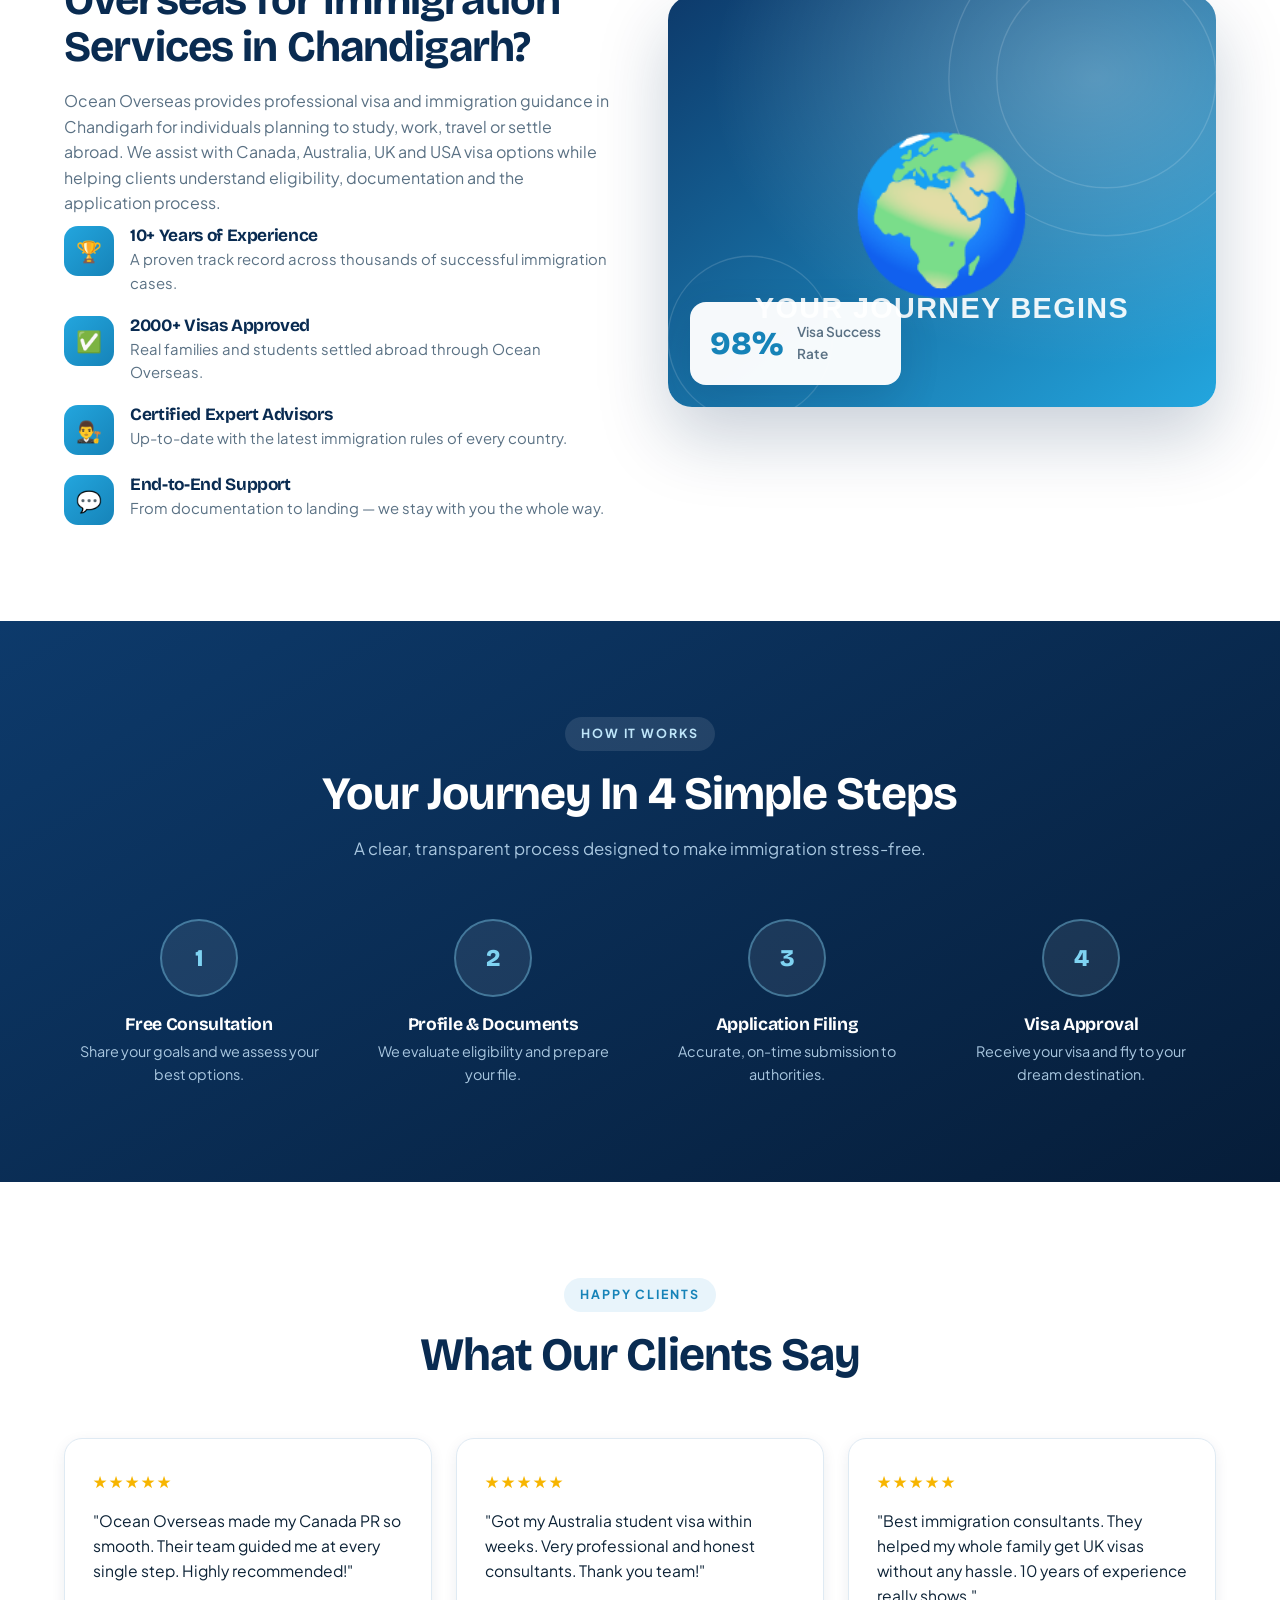
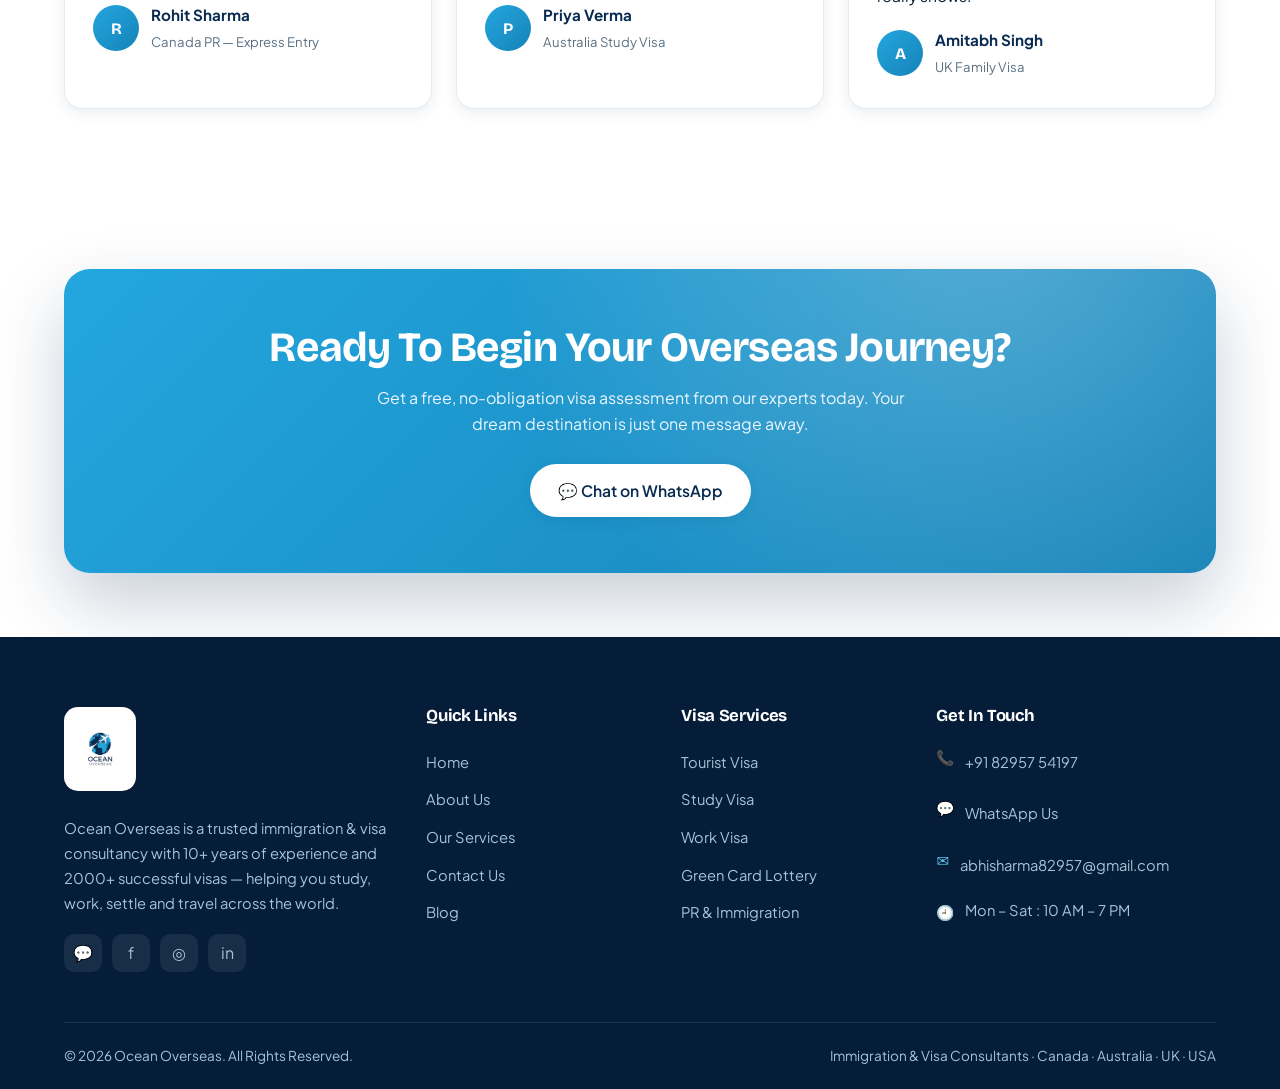
==== commit 81f3e466: "Update index.html" ====
--- a/index.html
+++ b/index.html
@@ -33,21 +33,33 @@
 
 <link rel="stylesheet" href="css/style.css" />
 
-<!-- Structured data: Immigration consultancy -->
+<!-- Structured Data: Immigration Consultancy -->
 <script type="application/ld+json">
 {
   "@context": "https://schema.org",
   "@type": "ImmigrationConsultant",
   "name": "Ocean Overseas",
-  "image": https://ocean-xi-lime.vercel.app/images/logo.png",
+  "image": "https://ocean-xi-lime.vercel.app/images/logo.png",
   "url": "https://ocean-xi-lime.vercel.app/",
   "telephone": "+91-8295754197",
   "priceRange": "$$",
-  "description": "Immigration and visa consultancy with 10+ years experience and 2000+ successful visas for Canada, Australia, UK and USA.",
-  "address": { "@type": "PostalAddress", "addressCountry": "IN" },
-  "areaServed": ["Canada","Australia","United Kingdom","United States"],
-  "aggregateRating": { "@type": "AggregateRating", "ratingValue": "4.9", "reviewCount": "2000" },
-  "sameAs": []
+  "description": "Ocean Overseas provides immigration and visa consultancy services for study, work, tourist, PR and immigration visas.",
+  "address": {
+    "@type": "PostalAddress",
+    "addressCountry": "IN"
+  },
+  "areaServed": [
+    "Chandigarh",
+  "Delhi",
+  "Mohali",
+  "Panchkula",
+  "Gurugram",
+  "India",
+    "Canada",
+    "Australia",
+    "United Kingdom",
+    "United States"
+  ]
 }
 </script>
 </head>
